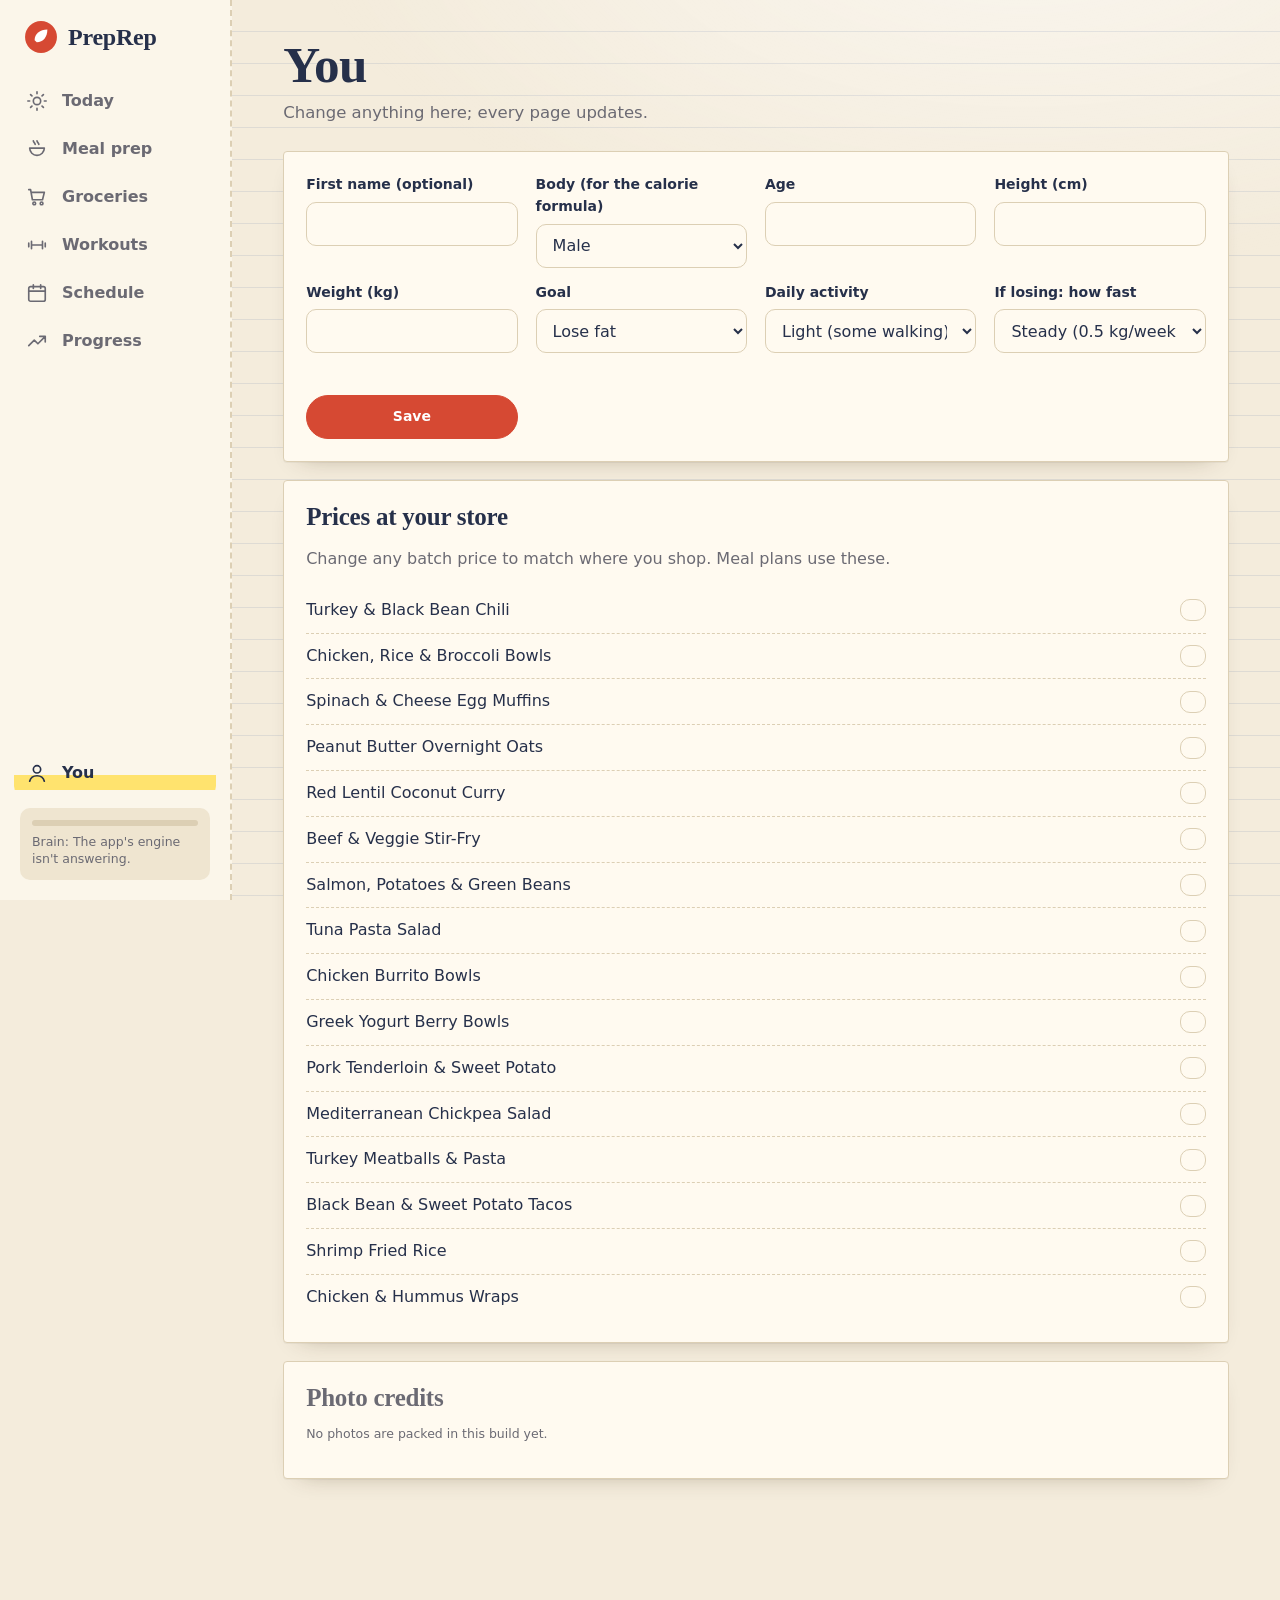
==== src/PrepRep/web/index.html @ cf280e05 "PrepRep: meal prep that fits your budget, calories that learn, workouts and a weekly schedule Made w" ====
<!DOCTYPE html>
<html lang="en" data-theme="light">
<head>
<meta charset="utf-8">
<meta name="viewport" content="width=device-width, initial-scale=1">
<title>PrepRep</title>
<link rel="stylesheet" href="theme.css">
<link rel="stylesheet" href="app.css">
</head>
<body>
<nav class="rail" aria-label="Main">
  <div class="logo" aria-hidden="true"><svg viewBox="0 0 32 32"><circle cx="16" cy="16" r="15" fill="var(--leaf)"/><path d="M10 19c0-6 5-10 12-10 0 7-4 12-10 12" fill="#fff"/><path d="M10 23c2-5 5-8 9-10" stroke="var(--leaf)" stroke-width="2" fill="none" stroke-linecap="round"/></svg><b>PrepRep</b></div>
  <button class="nav" data-view="today"><svg viewBox="0 0 24 24"><circle cx="12" cy="12" r="4"/><path d="M12 2v2M12 20v2M2 12h2M20 12h2M5 5l1.5 1.5M17.5 17.5 19 19M5 19l1.5-1.5M17.5 6.5 19 5"/></svg><span>Today</span></button>
  <button class="nav" data-view="meals"><svg viewBox="0 0 24 24"><path d="M4 11h16a8 8 0 0 1-16 0zM8 3c0 2 2 2 2 4M12 3c0 2 2 2 2 4"/></svg><span>Meal prep</span></button>
  <button class="nav" data-view="groceries"><svg viewBox="0 0 24 24"><path d="M3 4h2l2 11h11l2-8H6"/><circle cx="9" cy="19" r="1.5"/><circle cx="17" cy="19" r="1.5"/></svg><span>Groceries</span></button>
  <button class="nav" data-view="workouts"><svg viewBox="0 0 24 24"><path d="M6 8v8M18 8v8M3 10v4M21 10v4M6 12h12"/></svg><span>Workouts</span></button>
  <button class="nav" data-view="schedule"><svg viewBox="0 0 24 24"><rect x="3" y="5" width="18" height="16" rx="2"/><path d="M3 10h18M8 3v4M16 3v4"/></svg><span>Schedule</span></button>
  <button class="nav" data-view="progress"><svg viewBox="0 0 24 24"><path d="M3 17l6-6 4 4 8-8M15 7h6v6"/></svg><span>Progress</span></button>
  <div class="grow"></div>
  <button class="nav" data-view="setup"><svg viewBox="0 0 24 24"><circle cx="12" cy="8" r="4"/><path d="M4 21c1-4 4-6 8-6s7 2 8 6"/></svg><span>You</span></button>
  <div class="brain" id="brain" title="PrepRep's brain is being built by your Local AI, one checked step at a time."><div class="bbar"><i id="brain-bar"></i></div><small id="brain-text">Checking the brain…</small></div>
</nav>
<main id="main" tabindex="-1"></main>
<div class="planbar" id="planbar" hidden><div class="thumbs" id="plan-thumbs"></div><span id="plan-count"></span><button class="primary" id="plan-go">Plan my week</button></div>
<script src="bridge.js"></script>
<script src="toast.js"></script>
<script src="states.js"></script>
<script src="form.js"></script>
<script src="store.js"></script>
<script src="chart.js"></script>
<script src="app.js"></script>
</body>
</html>
---- src/PrepRep/web/theme.css ----
/* Titan part: theme. Colour tokens for light and dark (follows the OS, or data-theme="light|dark" on <html>),
   a sane base, and styled buttons, inputs, cards and focus rings. Every other part uses these tokens. */
:root{color-scheme:light dark;
 --bg:light-dark(#ffffff,#0f1416);--panel:light-dark(#f3f6f7,#151d21);--raised:light-dark(#e8eef1,#1c262b);
 --ink:light-dark(#10171a,#eef3f5);--dim:light-dark(#56636a,#93a4ac);--rule:light-dark(#dbe3e7,#25323a);
 --accent:#ff5a4e;--accent-ink:light-dark(#c9372d,#ff7a70);--ok:light-dark(#0f8a54,#3ecf8e);--warn:light-dark(#9a6700,#f6c343);--bad:light-dark(#c42b1c,#ff6b5e);
 --radius:12px;--font:"Segoe UI Variable Text","Segoe UI",system-ui,-apple-system,sans-serif;--mono:"Cascadia Code",Consolas,ui-monospace,monospace}
:root[data-theme=light]{color-scheme:light}:root[data-theme=dark]{color-scheme:dark}
*{box-sizing:border-box;min-width:0}
body{margin:0;background:var(--bg);color:var(--ink);font:16px/1.55 var(--font)}
h1,h2,h3{line-height:1.15;letter-spacing:-.01em;margin:0 0 .5em}
button,.btn{font:inherit;font-weight:600;cursor:pointer;border-radius:10px;border:1px solid var(--rule);background:var(--panel);color:var(--ink);min-height:44px;padding:0 18px;transition:background .12s,border-color .12s}
button:hover{border-color:var(--dim)}button:disabled{opacity:.5;cursor:default}
button.primary{background:var(--accent);border-color:var(--accent);color:#fff}
input,select,textarea{font:16px var(--font);color:var(--ink);background:var(--panel);border:1px solid var(--rule);border-radius:10px;padding:10px 12px;min-height:44px}
:focus-visible{outline:2px solid var(--accent);outline-offset:2px}
.card{background:var(--panel);border:1px solid var(--rule);border-radius:var(--radius);padding:18px}
.muted{color:var(--dim)}
@media(prefers-reduced-motion:reduce){*{animation:none!important;transition:none!important}}
---- src/PrepRep/web/app.css ----
/* PrepRep has two moods, and the whole app shifts between them as you move:
   KITCHEN (calories, meal prep, groceries, progress, you): a warm kitchen notebook. Paper with faint ruled lines,
     ink headings in Windows' handwriting font, meal cards taped in like photos, a yellow highlighter, a red marker.
   GYM (workouts, schedule): a premium training app. Deep navy into violet, glassy panels, glowing rings.
   Colours change through custom properties, so the switch is one smooth fade. */
:root{--ease:cubic-bezier(.22,1,.36,1);--display:"Segoe UI Variable Display","Segoe UI",system-ui,sans-serif;
 --hand:"Ink Free","Segoe Print","Bradley Hand","Comic Neue",cursive;--fade:.7s ease}
body{--bg:#f4ecdc;--paper:#fbf6ea;--panel:#fffaf0;--raised:#efe5d0;--ink:#26304a;--dim:#6b6a73;--rule:#dccfb4;
 --accent:#d64933;--accent-ink:#b23a27;--mark:#ffe36e;--ok:#2f7d4f;--glow:transparent;
 display:grid;grid-template-columns:232px minmax(0,1fr);min-height:100vh;color:var(--ink);
 background:var(--bg);transition:background-color var(--fade),color var(--fade)}
body::before{content:"";position:fixed;inset:0;z-index:-1;pointer-events:none;transition:opacity var(--fade);
 background:repeating-linear-gradient(transparent 0 31px,rgba(80,110,160,.13) 31px 32px),
            radial-gradient(1200px 600px at 80% -10%,rgba(255,255,255,.55),transparent 60%)}
body::after{content:"";position:fixed;inset:0;z-index:-1;pointer-events:none;opacity:0;transition:opacity var(--fade);
 background:radial-gradient(900px 600px at 85% 0%,rgba(139,92,246,.35),transparent 60%),
            radial-gradient(800px 500px at 0% 100%,rgba(34,211,238,.18),transparent 60%),
            linear-gradient(160deg,#0a1024 0%,#141a3d 45%,#26174f 100%)}
body[data-zone=gym]{--bg:#0a1024;--panel:rgba(255,255,255,.06);--raised:rgba(255,255,255,.08);--ink:#eef0ff;--dim:#a3a8c7;--rule:rgba(255,255,255,.12);
 --accent:#8b5cf6;--accent-ink:#c4b5fd;--ok:#5eead4;--glow:rgba(139,92,246,.55);color-scheme:dark}
body[data-zone=gym]::before{opacity:0}body[data-zone=gym]::after{opacity:1}
:focus-visible{outline:2px solid var(--accent);outline-offset:2px}
button{transition:background-color .25s,border-color .25s,color .25s,transform .2s var(--ease)}
button:active{transform:scale(.97)}
button.primary{background:var(--accent);border-color:var(--accent);color:#fff;border-radius:999px;padding:0 22px}
button.soft{background:transparent;border:1.5px solid var(--accent);color:var(--accent-ink);border-radius:999px}
input,select{background:var(--panel);color:var(--ink);border-color:var(--rule)}

/* side rail: a notebook's spine in the kitchen, dark glass in the gym */
.rail{position:sticky;top:0;height:100vh;display:flex;flex-direction:column;gap:2px;padding:20px 14px;
 background:var(--paper,#fbf6ea);border-right:2px dashed var(--rule);transition:background-color var(--fade),border-color var(--fade)}
body[data-zone=gym] .rail{background:rgba(10,14,36,.55);backdrop-filter:blur(18px);border-right:1px solid var(--rule)}
.logo{display:flex;align-items:center;gap:10px;padding:0 10px 22px;font:700 24px var(--hand);letter-spacing:-.01em}
body[data-zone=gym] .logo{font:800 21px var(--display);letter-spacing:-.02em}
.logo svg{width:34px;height:34px}.logo circle{fill:var(--accent);transition:fill var(--fade)}
.nav{display:flex;align-items:center;gap:14px;border:0;background:none;border-radius:10px;min-height:46px;padding:0 12px;color:var(--dim);font-weight:600;text-align:left}
.nav svg{width:22px;height:22px;fill:none;stroke:currentColor;stroke-width:1.8;stroke-linecap:round;stroke-linejoin:round;flex:none}
.nav:hover{color:var(--ink);background:var(--raised)}
.nav.on{color:var(--ink);background:linear-gradient(transparent 55%,var(--mark) 55% 88%,transparent 88%)}
body[data-zone=gym] .nav.on{background:rgba(139,92,246,.18);color:#fff;box-shadow:inset 3px 0 0 var(--accent),0 0 24px -6px var(--glow)}
.nav .zone{margin-left:auto;font-size:11px;font-weight:700;color:var(--dim);opacity:.7}
.grow{flex:1}
.brain{margin:10px 6px 0;padding:12px;border-radius:10px;background:var(--raised)}.brain small{color:var(--dim);font-size:12.5px;line-height:1.35;display:block}
.bbar{height:6px;border-radius:4px;background:var(--rule);overflow:hidden;margin-bottom:8px}.bbar i{display:block;height:100%;width:0;background:var(--ok);transition:width .8s var(--ease)}

main{padding:38px clamp(20px,4vw,60px) 130px;max-width:1300px;width:100%;outline:none}
main>*{animation:enter .5s var(--ease) both}main>*:nth-child(2){animation-delay:.04s}main>*:nth-child(3){animation-delay:.08s}main>*:nth-child(n+4){animation-delay:.12s}
@keyframes enter{from{opacity:0;transform:translateY(10px)}}
h1{font:700 clamp(36px,4vw,52px)/1.05 var(--hand);margin:0 0 8px;letter-spacing:-.01em}
h1 .hl,h2 .hl{background:linear-gradient(transparent 58%,var(--mark) 58% 90%,transparent 90%);padding:0 4px}
h2{font:700 25px var(--hand);margin:0}
body[data-zone=gym] h1{font:800 clamp(34px,3.6vw,48px)/1.05 var(--display);letter-spacing:-.035em;
 background:linear-gradient(90deg,#fff,#c4b5fd 60%,#67e8f9);-webkit-background-clip:text;background-clip:text;color:transparent}
body[data-zone=gym] h2{font:700 20px var(--display);letter-spacing:-.01em}
.lede{color:var(--dim);margin:0 0 26px;max-width:62ch;font-size:16.5px}
.row-head{display:flex;align-items:baseline;justify-content:space-between;margin:34px 0 10px}
.linkish{color:var(--accent-ink);font-weight:600;background:none;border:0;min-height:0;padding:0;cursor:pointer;text-decoration:underline;text-underline-offset:3px}
.grid{display:grid;grid-template-columns:repeat(auto-fit,minmax(min(100%,300px),1fr));gap:22px}

/* kitchen cards: index cards pinned to the page */
.card{position:relative;background:var(--panel);border:1px solid var(--rule);border-radius:4px;padding:22px;
 box-shadow:0 1px 0 rgba(0,0,0,.04),0 10px 24px -18px rgba(60,40,10,.45);transition:background-color var(--fade),border-color var(--fade),box-shadow var(--fade)}
body:not([data-zone=gym]) .grid>.card:nth-child(3n+1){transform:rotate(-.6deg)}
body:not([data-zone=gym]) .grid>.card:nth-child(3n+2){transform:rotate(.5deg)}
body:not([data-zone=gym]) .grid>.card::before{content:"";position:absolute;top:-11px;left:50%;width:92px;height:22px;transform:translateX(-50%) rotate(-2deg);
 background:rgba(246,226,150,.75);box-shadow:0 1px 2px rgba(0,0,0,.08)}
/* gym cards: frosted glass with a soft violet edge */
body[data-zone=gym] .card{border-radius:20px;background:linear-gradient(160deg,rgba(255,255,255,.09),rgba(255,255,255,.03));
 backdrop-filter:blur(14px);border:1px solid var(--rule);box-shadow:0 20px 50px -30px rgba(0,0,0,.8),inset 0 1px 0 rgba(255,255,255,.08)}

/* meal cards: photos taped into the notebook */
.strip{display:grid;grid-auto-flow:column;grid-auto-columns:224px;gap:22px;overflow-x:auto;padding:18px 6px 18px;scroll-snap-type:x mandatory;scrollbar-width:thin}
.food{scroll-snap-align:start;position:relative;display:flex;flex-direction:column;gap:6px;cursor:pointer;border:0;background:#fffdf7;padding:10px 10px 14px;text-align:left;min-height:0;font-weight:500;
 box-shadow:0 1px 2px rgba(0,0,0,.08),0 12px 22px -16px rgba(60,40,10,.5);transition:transform .45s var(--ease),box-shadow .45s}
.food:nth-child(odd){transform:rotate(-1.2deg)}.food:nth-child(even){transform:rotate(1deg)}
.food:hover{transform:rotate(0) translateY(-4px);box-shadow:0 2px 4px rgba(0,0,0,.08),0 22px 34px -18px rgba(60,40,10,.55)}
.food::before{content:"";position:absolute;z-index:2;top:-9px;left:50%;width:70px;height:20px;transform:translateX(-50%) rotate(2deg);background:rgba(246,226,150,.8)}
.food .pic{position:relative;aspect-ratio:1/0.86;overflow:hidden;background:var(--c,#dfeee4)}
.food img{width:100%;height:100%;object-fit:cover;display:block;filter:saturate(1.05) contrast(1.02)}
.food .mono{position:absolute;inset:0;display:grid;place-items:center;font:700 54px var(--hand);color:rgba(255,255,255,.92)}
.food .add{position:absolute;top:8px;right:8px;width:36px;height:36px;min-height:0;padding:0;border-radius:50%;background:#fffdf7;border:2px solid var(--ink);display:grid;place-items:center;
 font:700 22px/1 var(--display);color:var(--ink);transition:transform .35s var(--ease),background .2s,color .2s}
.food.picked .add{background:var(--accent);border-color:var(--accent);color:#fff;transform:rotate(45deg)}
.food.picked{box-shadow:0 0 0 3px var(--accent),0 12px 22px -16px rgba(60,40,10,.5)}
.food .badge{position:absolute;bottom:8px;left:8px;background:var(--mark);color:#3b2f00;font:700 13px var(--hand);padding:2px 9px;transform:rotate(-2deg)}
.food b{font:700 18px/1.2 var(--hand);margin-top:4px}.food small{color:var(--dim)}
.planbar{position:fixed;left:50%;bottom:22px;transform:translateX(calc(-50% + 116px));display:flex;align-items:center;gap:14px;padding:10px 10px 10px 16px;
 background:#fffdf7;border:2px solid var(--ink);border-radius:999px;box-shadow:5px 6px 0 var(--ink);animation:enter .4s var(--ease)}
.planbar[hidden]{display:none}
.thumbs{display:flex}.thumbs span{width:34px;height:34px;border-radius:50%;margin-left:-8px;border:2px solid #fff;background:var(--c) center/cover}.thumbs span:first-child{margin-left:0}

/* numbers */
.big{font:700 64px/1 var(--hand);letter-spacing:-.01em;position:relative;display:inline-block;padding:4px 14px}
.big::after{content:"";position:absolute;inset:-6px -4px;border:2.5px solid var(--accent);border-radius:50% 46% 52% 44%;transform:rotate(-3deg)}
.unit{font-size:16px;color:var(--dim);font-weight:600;margin-left:8px}
.pill{display:inline-flex;align-items:center;gap:6px;padding:3px 10px;font-size:13px;font-weight:600;background:var(--raised);color:var(--dim);border-radius:3px}
.pill.leaf{background:var(--mark);color:#3b2f00}.pill.warn{background:#f7d9cf;color:#a23a22}
body[data-zone=gym] .pill{border-radius:999px;background:rgba(139,92,246,.18);color:#ddd6fe}
.macros{display:grid;grid-template-columns:repeat(3,1fr);gap:10px;margin-top:18px}.macros div{border-top:2px solid var(--ink);padding:8px 2px 0}.macros b{display:block;font:700 24px var(--hand)}
.meter{height:12px;border:2px solid var(--ink);border-radius:8px;overflow:hidden;margin:12px 0 6px}.meter i{display:block;height:100%;background:repeating-linear-gradient(-45deg,var(--accent) 0 8px,#e8705c 8px 16px);transition:width 1s var(--ease)}
.check{display:flex;align-items:center;gap:12px;padding:10px 0;border-top:1px dashed var(--rule)}.check:first-of-type{border-top:0}
.check input{width:22px;height:22px;min-height:0;accent-color:var(--accent)}.check.done span{color:var(--dim);text-decoration:line-through;text-decoration-color:var(--accent);text-decoration-thickness:2px}
.coming{border:2px dashed var(--rule)!important;background:transparent!important;box-shadow:none!important;transform:none!important}.coming::before{display:none}.coming h3{font-size:17px;margin:0 0 4px}
.aisle h3{font:700 19px var(--hand);color:var(--accent-ink);margin:18px 0 2px;text-transform:capitalize}

/* gym: days with glowing rings */
.day{display:flex;flex-direction:column;gap:10px}
.dayhead{display:flex;align-items:center;gap:14px}
.ring{width:64px;height:64px;flex:none;filter:drop-shadow(0 0 10px var(--glow))}
.ring circle{fill:none;stroke-width:6}.ring .track{stroke:rgba(255,255,255,.1)}.ring .fill{stroke:url(#ringgrad);stroke-linecap:round;transform:rotate(-90deg);transform-origin:50% 50%;transition:stroke-dashoffset 1.2s var(--ease)}
.ring text{fill:#fff;font:700 15px var(--display)}
.dayhead small{display:block;color:var(--dim)}
.ex{display:grid;grid-template-columns:30px 1fr auto;gap:12px;align-items:center;padding:12px 14px;border-radius:14px;background:rgba(255,255,255,.05);border:1px solid rgba(255,255,255,.07);transition:background .25s,transform .3s var(--ease)}
.ex:hover{background:rgba(139,92,246,.14);transform:translateX(3px)}
.ex .n{width:30px;height:30px;border-radius:50%;display:grid;place-items:center;font-weight:700;font-size:13px;background:linear-gradient(135deg,#8b5cf6,#22d3ee);color:#fff;box-shadow:0 0 14px -2px var(--glow)}
.ex small{display:block;color:var(--dim);font-size:13px}.ex .t{font-size:13px;color:#c4b5fd;font-weight:600}
.week{display:grid;grid-template-columns:repeat(7,minmax(0,1fr));gap:10px}
.week>div{min-height:170px;border-radius:16px;padding:12px;background:linear-gradient(170deg,rgba(255,255,255,.07),rgba(255,255,255,.02));border:1px solid var(--rule)}
.week>div.today{border-color:rgba(139,92,246,.7);box-shadow:0 0 30px -10px var(--glow)}
.week h3{font:700 13px var(--display);color:var(--dim);margin:0 0 10px}
.slot{font-size:13px;padding:8px 9px;border-radius:10px;margin-bottom:6px;color:#fff;background:linear-gradient(135deg,rgba(139,92,246,.55),rgba(99,102,241,.35));box-shadow:0 0 18px -8px var(--glow)}
.slot.prep{background:linear-gradient(135deg,rgba(34,211,238,.4),rgba(20,184,166,.3))}
input[type=time]{width:132px;flex:none}select[aria-label=Day]{width:96px;flex:none}
.form{display:grid;grid-template-columns:repeat(auto-fill,minmax(min(100%,210px),1fr));gap:14px 18px}
.form label{display:flex;flex-direction:column;gap:6px;font-weight:600;font-size:14px}
.field-error{color:#b23a27;font-size:13px;font-weight:500}
.chart{height:240px}
.credits{font-size:12.5px;color:var(--dim)}.credits a{color:inherit}
@media(max-width:900px){body{grid-template-columns:1fr}.rail{position:static;height:auto;flex-direction:row;overflow-x:auto}.rail .grow,.brain,.logo b,.nav .zone{display:none}.nav span{display:none}.planbar{transform:translateX(-50%)}.week{grid-template-columns:repeat(2,minmax(0,1fr))}}
@media(prefers-reduced-motion:reduce){*,*::before,*::after{animation:none!important;transition:none!important}}
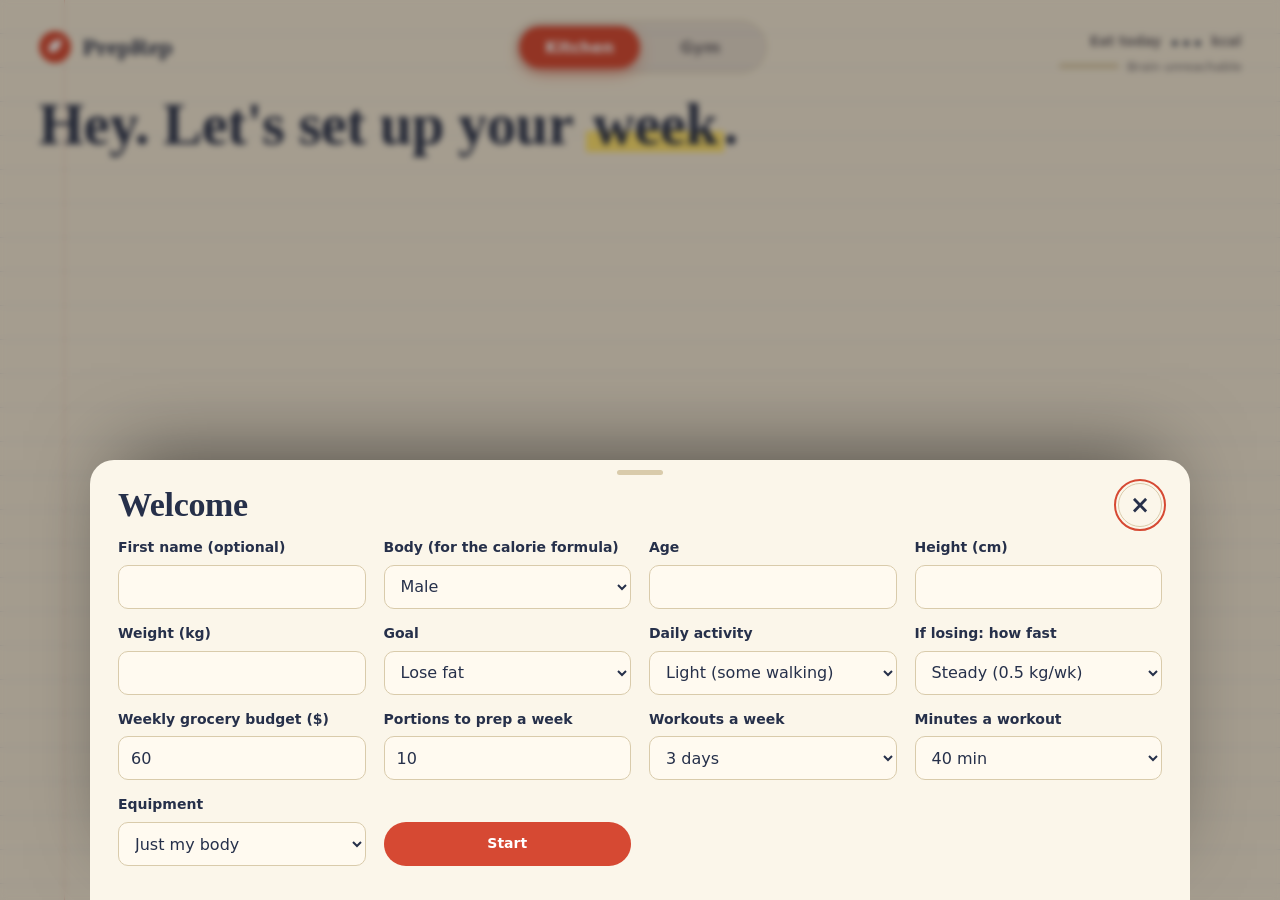
==== commit 9764f7a3: "PrepRep: a completely new UI system, the week board No sidebar and no pages: the whole app is one we" ====
--- a/src/PrepRep/web/index.html
+++ b/src/PrepRep/web/index.html
@@ -7,21 +7,24 @@
 <link rel="stylesheet" href="theme.css">
 <link rel="stylesheet" href="app.css">
 </head>
-<body>
-<nav class="rail" aria-label="Main">
-  <div class="logo" aria-hidden="true"><svg viewBox="0 0 32 32"><circle cx="16" cy="16" r="15" fill="var(--leaf)"/><path d="M10 19c0-6 5-10 12-10 0 7-4 12-10 12" fill="#fff"/><path d="M10 23c2-5 5-8 9-10" stroke="var(--leaf)" stroke-width="2" fill="none" stroke-linecap="round"/></svg><b>PrepRep</b></div>
-  <button class="nav" data-view="today"><svg viewBox="0 0 24 24"><circle cx="12" cy="12" r="4"/><path d="M12 2v2M12 20v2M2 12h2M20 12h2M5 5l1.5 1.5M17.5 17.5 19 19M5 19l1.5-1.5M17.5 6.5 19 5"/></svg><span>Today</span></button>
-  <button class="nav" data-view="meals"><svg viewBox="0 0 24 24"><path d="M4 11h16a8 8 0 0 1-16 0zM8 3c0 2 2 2 2 4M12 3c0 2 2 2 2 4"/></svg><span>Meal prep</span></button>
-  <button class="nav" data-view="groceries"><svg viewBox="0 0 24 24"><path d="M3 4h2l2 11h11l2-8H6"/><circle cx="9" cy="19" r="1.5"/><circle cx="17" cy="19" r="1.5"/></svg><span>Groceries</span></button>
-  <button class="nav" data-view="workouts"><svg viewBox="0 0 24 24"><path d="M6 8v8M18 8v8M3 10v4M21 10v4M6 12h12"/></svg><span>Workouts</span></button>
-  <button class="nav" data-view="schedule"><svg viewBox="0 0 24 24"><rect x="3" y="5" width="18" height="16" rx="2"/><path d="M3 10h18M8 3v4M16 3v4"/></svg><span>Schedule</span></button>
-  <button class="nav" data-view="progress"><svg viewBox="0 0 24 24"><path d="M3 17l6-6 4 4 8-8M15 7h6v6"/></svg><span>Progress</span></button>
-  <div class="grow"></div>
-  <button class="nav" data-view="setup"><svg viewBox="0 0 24 24"><circle cx="12" cy="8" r="4"/><path d="M4 21c1-4 4-6 8-6s7 2 8 6"/></svg><span>You</span></button>
-  <div class="brain" id="brain" title="PrepRep's brain is being built by your Local AI, one checked step at a time."><div class="bbar"><i id="brain-bar"></i></div><small id="brain-text">Checking the brain…</small></div>
+<body data-zone="kitchen">
+<header class="top">
+  <div class="brand"><svg viewBox="0 0 32 32" aria-hidden="true"><circle cx="16" cy="16" r="15"/><path d="M10 19c0-6 5-10 12-10 0 7-4 12-10 12" fill="#fff"/></svg>PrepRep</div>
+  <div class="flip" role="group" aria-label="Board">
+    <button id="to-kitchen" aria-pressed="true">Kitchen</button><button id="to-gym" aria-pressed="false">Gym</button><i aria-hidden="true"></i>
+  </div>
+  <div class="right"><div class="target"><small>Eat today</small><b id="kcal">…</b><small id="kcal-note">kcal</small></div>
+  <div class="brainchip" title="PrepRep's brain is built by your Local AI, one checked step at a time"><i id="brain-bar"></i><span id="brain-text">Brain…</span></div></div>
+</header>
+<section class="hero" id="hero" aria-live="polite"></section>
+<main class="board" id="board" aria-label="Your week"></main>
+<nav class="dock" aria-label="Tools">
+  <button data-sheet="pantry"><svg viewBox="0 0 24 24"><path d="M4 11h16a8 8 0 0 1-16 0zM8 3c0 2 2 2 2 4M12 3c0 2 2 2 2 4"/></svg><span>Pantry</span></button>
+  <button data-sheet="shop"><svg viewBox="0 0 24 24"><path d="M3 4h2l2 11h11l2-8H6"/><circle cx="9" cy="19" r="1.5"/><circle cx="17" cy="19" r="1.5"/></svg><span>Shopping</span></button>
+  <button data-sheet="progress"><svg viewBox="0 0 24 24"><path d="M3 17l6-6 4 4 8-8M15 7h6v6"/></svg><span>Progress</span></button>
+  <button data-sheet="you"><svg viewBox="0 0 24 24"><circle cx="12" cy="8" r="4"/><path d="M4 21c1-4 4-6 8-6s7 2 8 6"/></svg><span>You</span></button>
 </nav>
-<main id="main" tabindex="-1"></main>
-<div class="planbar" id="planbar" hidden><div class="thumbs" id="plan-thumbs"></div><span id="plan-count"></span><button class="primary" id="plan-go">Plan my week</button></div>
+<dialog class="sheet" id="sheet" aria-labelledby="sheet-title"><div class="grab" aria-hidden="true"></div><header><h2 id="sheet-title"></h2><button class="x" id="sheet-close" aria-label="Close">×</button></header><div class="sheet-body" id="sheet-body"></div></dialog>
 <script src="bridge.js"></script>
 <script src="toast.js"></script>
 <script src="states.js"></script>
--- a/src/PrepRep/web/app.css
+++ b/src/PrepRep/web/app.css
@@ -1,130 +1,112 @@
-/* PrepRep has two moods, and the whole app shifts between them as you move:
-   KITCHEN (calories, meal prep, groceries, progress, you): a warm kitchen notebook. Paper with faint ruled lines,
-     ink headings in Windows' handwriting font, meal cards taped in like photos, a yellow highlighter, a red marker.
-   GYM (workouts, schedule): a premium training app. Deep navy into violet, glassy panels, glowing rings.
-   Colours change through custom properties, so the switch is one smooth fade. */
-:root{--ease:cubic-bezier(.22,1,.36,1);--display:"Segoe UI Variable Display","Segoe UI",system-ui,sans-serif;
- --hand:"Ink Free","Segoe Print","Bradley Hand","Comic Neue",cursive;--fade:.7s ease}
-body{--bg:#f4ecdc;--paper:#fbf6ea;--panel:#fffaf0;--raised:#efe5d0;--ink:#26304a;--dim:#6b6a73;--rule:#dccfb4;
- --accent:#d64933;--accent-ink:#b23a27;--mark:#ffe36e;--ok:#2f7d4f;--glow:transparent;
- display:grid;grid-template-columns:232px minmax(0,1fr);min-height:100vh;color:var(--ink);
- background:var(--bg);transition:background-color var(--fade),color var(--fade)}
-body::before{content:"";position:fixed;inset:0;z-index:-1;pointer-events:none;transition:opacity var(--fade);
- background:repeating-linear-gradient(transparent 0 31px,rgba(80,110,160,.13) 31px 32px),
-            radial-gradient(1200px 600px at 80% -10%,rgba(255,255,255,.55),transparent 60%)}
-body::after{content:"";position:fixed;inset:0;z-index:-1;pointer-events:none;opacity:0;transition:opacity var(--fade);
- background:radial-gradient(900px 600px at 85% 0%,rgba(139,92,246,.35),transparent 60%),
-            radial-gradient(800px 500px at 0% 100%,rgba(34,211,238,.18),transparent 60%),
-            linear-gradient(160deg,#0a1024 0%,#141a3d 45%,#26174f 100%)}
-body[data-zone=gym]{--bg:#0a1024;--panel:rgba(255,255,255,.06);--raised:rgba(255,255,255,.08);--ink:#eef0ff;--dim:#a3a8c7;--rule:rgba(255,255,255,.12);
- --accent:#8b5cf6;--accent-ink:#c4b5fd;--ok:#5eead4;--glow:rgba(139,92,246,.55);color-scheme:dark}
+/* PrepRep's UI system: one week board, no pages.
+   top: brand, the Kitchen/Gym flip switch, today's calories. hero: one line about the week and its main action.
+   board: 7 day columns; meals and workouts live on their day. dock: floating tools that open bottom sheets.
+   The flip turns the whole board between KITCHEN (paper notebook: ink, tape, highlighter) and GYM (navy into violet, glass, glowing rings). */
+:root{--ease:cubic-bezier(.22,1,.36,1);--spring:cubic-bezier(.34,1.56,.64,1);
+ --display:"Segoe UI Variable Display","Segoe UI",system-ui,sans-serif;--hand:"Ink Free","Segoe Print","Bradley Hand",cursive;--fade:.8s ease}
+body{--bg:#f3ead8;--sheet:#fbf6ea;--card:#fffaf0;--ink:#26304a;--dim:#6e6a70;--rule:#d9cbab;--accent:#d64933;--mark:#ffe36e;--ok:#2f7d4f;--glow:transparent;
+ margin:0;min-height:100vh;display:flex;flex-direction:column;color:var(--ink);background:var(--bg);overflow-x:hidden;transition:background-color var(--fade),color var(--fade)}
+body::before,body::after{content:"";position:fixed;inset:0;z-index:-1;pointer-events:none;transition:opacity var(--fade)}
+body::before{background:repeating-linear-gradient(transparent 0 33px,rgba(70,100,160,.12) 33px 34px),linear-gradient(90deg,transparent 0 64px,rgba(214,73,51,.25) 64px 65px,transparent 65px)}
+body::after{opacity:0;background:radial-gradient(1000px 700px at 90% -10%,rgba(139,92,246,.42),transparent 60%),radial-gradient(800px 600px at -10% 110%,rgba(34,211,238,.2),transparent 60%),linear-gradient(165deg,#090e22,#141a3e 50%,#27184f)}
+body[data-zone=gym]{--bg:#090e22;--sheet:#121838;--card:rgba(255,255,255,.06);--ink:#eef0ff;--dim:#a2a7c8;--rule:rgba(255,255,255,.12);--accent:#8b5cf6;--ok:#5eead4;--glow:rgba(139,92,246,.6);color-scheme:dark}
 body[data-zone=gym]::before{opacity:0}body[data-zone=gym]::after{opacity:1}
 :focus-visible{outline:2px solid var(--accent);outline-offset:2px}
-button{transition:background-color .25s,border-color .25s,color .25s,transform .2s var(--ease)}
-button:active{transform:scale(.97)}
-button.primary{background:var(--accent);border-color:var(--accent);color:#fff;border-radius:999px;padding:0 22px}
-button.soft{background:transparent;border:1.5px solid var(--accent);color:var(--accent-ink);border-radius:999px}
-input,select{background:var(--panel);color:var(--ink);border-color:var(--rule)}
-
-/* side rail: a notebook's spine in the kitchen, dark glass in the gym */
-.rail{position:sticky;top:0;height:100vh;display:flex;flex-direction:column;gap:2px;padding:20px 14px;
- background:var(--paper,#fbf6ea);border-right:2px dashed var(--rule);transition:background-color var(--fade),border-color var(--fade)}
-body[data-zone=gym] .rail{background:rgba(10,14,36,.55);backdrop-filter:blur(18px);border-right:1px solid var(--rule)}
-.logo{display:flex;align-items:center;gap:10px;padding:0 10px 22px;font:700 24px var(--hand);letter-spacing:-.01em}
-body[data-zone=gym] .logo{font:800 21px var(--display);letter-spacing:-.02em}
-.logo svg{width:34px;height:34px}.logo circle{fill:var(--accent);transition:fill var(--fade)}
-.nav{display:flex;align-items:center;gap:14px;border:0;background:none;border-radius:10px;min-height:46px;padding:0 12px;color:var(--dim);font-weight:600;text-align:left}
-.nav svg{width:22px;height:22px;fill:none;stroke:currentColor;stroke-width:1.8;stroke-linecap:round;stroke-linejoin:round;flex:none}
-.nav:hover{color:var(--ink);background:var(--raised)}
-.nav.on{color:var(--ink);background:linear-gradient(transparent 55%,var(--mark) 55% 88%,transparent 88%)}
-body[data-zone=gym] .nav.on{background:rgba(139,92,246,.18);color:#fff;box-shadow:inset 3px 0 0 var(--accent),0 0 24px -6px var(--glow)}
-.nav .zone{margin-left:auto;font-size:11px;font-weight:700;color:var(--dim);opacity:.7}
-.grow{flex:1}
-.brain{margin:10px 6px 0;padding:12px;border-radius:10px;background:var(--raised)}.brain small{color:var(--dim);font-size:12.5px;line-height:1.35;display:block}
-.bbar{height:6px;border-radius:4px;background:var(--rule);overflow:hidden;margin-bottom:8px}.bbar i{display:block;height:100%;width:0;background:var(--ok);transition:width .8s var(--ease)}
-
-main{padding:38px clamp(20px,4vw,60px) 130px;max-width:1300px;width:100%;outline:none}
-main>*{animation:enter .5s var(--ease) both}main>*:nth-child(2){animation-delay:.04s}main>*:nth-child(3){animation-delay:.08s}main>*:nth-child(n+4){animation-delay:.12s}
-@keyframes enter{from{opacity:0;transform:translateY(10px)}}
-h1{font:700 clamp(36px,4vw,52px)/1.05 var(--hand);margin:0 0 8px;letter-spacing:-.01em}
-h1 .hl,h2 .hl{background:linear-gradient(transparent 58%,var(--mark) 58% 90%,transparent 90%);padding:0 4px}
-h2{font:700 25px var(--hand);margin:0}
-body[data-zone=gym] h1{font:800 clamp(34px,3.6vw,48px)/1.05 var(--display);letter-spacing:-.035em;
- background:linear-gradient(90deg,#fff,#c4b5fd 60%,#67e8f9);-webkit-background-clip:text;background-clip:text;color:transparent}
-body[data-zone=gym] h2{font:700 20px var(--display);letter-spacing:-.01em}
-.lede{color:var(--dim);margin:0 0 26px;max-width:62ch;font-size:16.5px}
-.row-head{display:flex;align-items:baseline;justify-content:space-between;margin:34px 0 10px}
-.linkish{color:var(--accent-ink);font-weight:600;background:none;border:0;min-height:0;padding:0;cursor:pointer;text-decoration:underline;text-underline-offset:3px}
-.grid{display:grid;grid-template-columns:repeat(auto-fit,minmax(min(100%,300px),1fr));gap:22px}
-
-/* kitchen cards: index cards pinned to the page */
-.card{position:relative;background:var(--panel);border:1px solid var(--rule);border-radius:4px;padding:22px;
- box-shadow:0 1px 0 rgba(0,0,0,.04),0 10px 24px -18px rgba(60,40,10,.45);transition:background-color var(--fade),border-color var(--fade),box-shadow var(--fade)}
-body:not([data-zone=gym]) .grid>.card:nth-child(3n+1){transform:rotate(-.6deg)}
-body:not([data-zone=gym]) .grid>.card:nth-child(3n+2){transform:rotate(.5deg)}
-body:not([data-zone=gym]) .grid>.card::before{content:"";position:absolute;top:-11px;left:50%;width:92px;height:22px;transform:translateX(-50%) rotate(-2deg);
- background:rgba(246,226,150,.75);box-shadow:0 1px 2px rgba(0,0,0,.08)}
-/* gym cards: frosted glass with a soft violet edge */
-body[data-zone=gym] .card{border-radius:20px;background:linear-gradient(160deg,rgba(255,255,255,.09),rgba(255,255,255,.03));
- backdrop-filter:blur(14px);border:1px solid var(--rule);box-shadow:0 20px 50px -30px rgba(0,0,0,.8),inset 0 1px 0 rgba(255,255,255,.08)}
-
-/* meal cards: photos taped into the notebook */
-.strip{display:grid;grid-auto-flow:column;grid-auto-columns:224px;gap:22px;overflow-x:auto;padding:18px 6px 18px;scroll-snap-type:x mandatory;scrollbar-width:thin}
-.food{scroll-snap-align:start;position:relative;display:flex;flex-direction:column;gap:6px;cursor:pointer;border:0;background:#fffdf7;padding:10px 10px 14px;text-align:left;min-height:0;font-weight:500;
- box-shadow:0 1px 2px rgba(0,0,0,.08),0 12px 22px -16px rgba(60,40,10,.5);transition:transform .45s var(--ease),box-shadow .45s}
-.food:nth-child(odd){transform:rotate(-1.2deg)}.food:nth-child(even){transform:rotate(1deg)}
-.food:hover{transform:rotate(0) translateY(-4px);box-shadow:0 2px 4px rgba(0,0,0,.08),0 22px 34px -18px rgba(60,40,10,.55)}
-.food::before{content:"";position:absolute;z-index:2;top:-9px;left:50%;width:70px;height:20px;transform:translateX(-50%) rotate(2deg);background:rgba(246,226,150,.8)}
-.food .pic{position:relative;aspect-ratio:1/0.86;overflow:hidden;background:var(--c,#dfeee4)}
-.food img{width:100%;height:100%;object-fit:cover;display:block;filter:saturate(1.05) contrast(1.02)}
-.food .mono{position:absolute;inset:0;display:grid;place-items:center;font:700 54px var(--hand);color:rgba(255,255,255,.92)}
-.food .add{position:absolute;top:8px;right:8px;width:36px;height:36px;min-height:0;padding:0;border-radius:50%;background:#fffdf7;border:2px solid var(--ink);display:grid;place-items:center;
- font:700 22px/1 var(--display);color:var(--ink);transition:transform .35s var(--ease),background .2s,color .2s}
-.food.picked .add{background:var(--accent);border-color:var(--accent);color:#fff;transform:rotate(45deg)}
-.food.picked{box-shadow:0 0 0 3px var(--accent),0 12px 22px -16px rgba(60,40,10,.5)}
-.food .badge{position:absolute;bottom:8px;left:8px;background:var(--mark);color:#3b2f00;font:700 13px var(--hand);padding:2px 9px;transform:rotate(-2deg)}
-.food b{font:700 18px/1.2 var(--hand);margin-top:4px}.food small{color:var(--dim)}
-.planbar{position:fixed;left:50%;bottom:22px;transform:translateX(calc(-50% + 116px));display:flex;align-items:center;gap:14px;padding:10px 10px 10px 16px;
- background:#fffdf7;border:2px solid var(--ink);border-radius:999px;box-shadow:5px 6px 0 var(--ink);animation:enter .4s var(--ease)}
-.planbar[hidden]{display:none}
-.thumbs{display:flex}.thumbs span{width:34px;height:34px;border-radius:50%;margin-left:-8px;border:2px solid #fff;background:var(--c) center/cover}.thumbs span:first-child{margin-left:0}
-
-/* numbers */
-.big{font:700 64px/1 var(--hand);letter-spacing:-.01em;position:relative;display:inline-block;padding:4px 14px}
-.big::after{content:"";position:absolute;inset:-6px -4px;border:2.5px solid var(--accent);border-radius:50% 46% 52% 44%;transform:rotate(-3deg)}
-.unit{font-size:16px;color:var(--dim);font-weight:600;margin-left:8px}
-.pill{display:inline-flex;align-items:center;gap:6px;padding:3px 10px;font-size:13px;font-weight:600;background:var(--raised);color:var(--dim);border-radius:3px}
-.pill.leaf{background:var(--mark);color:#3b2f00}.pill.warn{background:#f7d9cf;color:#a23a22}
-body[data-zone=gym] .pill{border-radius:999px;background:rgba(139,92,246,.18);color:#ddd6fe}
-.macros{display:grid;grid-template-columns:repeat(3,1fr);gap:10px;margin-top:18px}.macros div{border-top:2px solid var(--ink);padding:8px 2px 0}.macros b{display:block;font:700 24px var(--hand)}
-.meter{height:12px;border:2px solid var(--ink);border-radius:8px;overflow:hidden;margin:12px 0 6px}.meter i{display:block;height:100%;background:repeating-linear-gradient(-45deg,var(--accent) 0 8px,#e8705c 8px 16px);transition:width 1s var(--ease)}
-.check{display:flex;align-items:center;gap:12px;padding:10px 0;border-top:1px dashed var(--rule)}.check:first-of-type{border-top:0}
-.check input{width:22px;height:22px;min-height:0;accent-color:var(--accent)}.check.done span{color:var(--dim);text-decoration:line-through;text-decoration-color:var(--accent);text-decoration-thickness:2px}
-.coming{border:2px dashed var(--rule)!important;background:transparent!important;box-shadow:none!important;transform:none!important}.coming::before{display:none}.coming h3{font-size:17px;margin:0 0 4px}
-.aisle h3{font:700 19px var(--hand);color:var(--accent-ink);margin:18px 0 2px;text-transform:capitalize}
-
-/* gym: days with glowing rings */
-.day{display:flex;flex-direction:column;gap:10px}
-.dayhead{display:flex;align-items:center;gap:14px}
-.ring{width:64px;height:64px;flex:none;filter:drop-shadow(0 0 10px var(--glow))}
-.ring circle{fill:none;stroke-width:6}.ring .track{stroke:rgba(255,255,255,.1)}.ring .fill{stroke:url(#ringgrad);stroke-linecap:round;transform:rotate(-90deg);transform-origin:50% 50%;transition:stroke-dashoffset 1.2s var(--ease)}
-.ring text{fill:#fff;font:700 15px var(--display)}
-.dayhead small{display:block;color:var(--dim)}
-.ex{display:grid;grid-template-columns:30px 1fr auto;gap:12px;align-items:center;padding:12px 14px;border-radius:14px;background:rgba(255,255,255,.05);border:1px solid rgba(255,255,255,.07);transition:background .25s,transform .3s var(--ease)}
-.ex:hover{background:rgba(139,92,246,.14);transform:translateX(3px)}
-.ex .n{width:30px;height:30px;border-radius:50%;display:grid;place-items:center;font-weight:700;font-size:13px;background:linear-gradient(135deg,#8b5cf6,#22d3ee);color:#fff;box-shadow:0 0 14px -2px var(--glow)}
-.ex small{display:block;color:var(--dim);font-size:13px}.ex .t{font-size:13px;color:#c4b5fd;font-weight:600}
-.week{display:grid;grid-template-columns:repeat(7,minmax(0,1fr));gap:10px}
-.week>div{min-height:170px;border-radius:16px;padding:12px;background:linear-gradient(170deg,rgba(255,255,255,.07),rgba(255,255,255,.02));border:1px solid var(--rule)}
-.week>div.today{border-color:rgba(139,92,246,.7);box-shadow:0 0 30px -10px var(--glow)}
-.week h3{font:700 13px var(--display);color:var(--dim);margin:0 0 10px}
-.slot{font-size:13px;padding:8px 9px;border-radius:10px;margin-bottom:6px;color:#fff;background:linear-gradient(135deg,rgba(139,92,246,.55),rgba(99,102,241,.35));box-shadow:0 0 18px -8px var(--glow)}
-.slot.prep{background:linear-gradient(135deg,rgba(34,211,238,.4),rgba(20,184,166,.3))}
-input[type=time]{width:132px;flex:none}select[aria-label=Day]{width:96px;flex:none}
-.form{display:grid;grid-template-columns:repeat(auto-fill,minmax(min(100%,210px),1fr));gap:14px 18px}
+button{transition:transform .2s var(--ease),background-color .3s,color .3s,border-color .3s}button:active{transform:scale(.96)}
+button.go{background:var(--accent);border:0;color:#fff;border-radius:999px;padding:0 24px;font-weight:700}
+input,select{background:var(--card);color:var(--ink);border-color:var(--rule)}
+.top{display:grid;grid-template-columns:1fr auto 1fr;align-items:center;gap:20px;padding:18px clamp(18px,3vw,44px) 6px}
+.brand{display:flex;align-items:center;gap:10px;font:700 24px var(--hand)}.brand svg{width:34px;height:34px}.brand circle{fill:var(--accent);transition:fill var(--fade)}
+body[data-zone=gym] .brand{font:800 21px var(--display);letter-spacing:-.03em}
+.flip{position:relative;display:grid;grid-template-columns:1fr 1fr;padding:5px;border-radius:999px;background:rgba(38,48,74,.08);border:1.5px solid var(--rule)}
+.flip button{position:relative;z-index:1;border:0;background:none;min-height:42px;padding:0 26px;font:700 16px var(--display);color:var(--dim);border-radius:999px}
+.flip button[aria-pressed=true]{color:#fff}
+.flip i{position:absolute;top:5px;bottom:5px;left:5px;width:calc(50% - 5px);border-radius:999px;background:var(--accent);box-shadow:0 6px 18px -6px var(--accent);transition:transform .55s var(--spring),background-color var(--fade)}
+body[data-zone=gym] .flip i{transform:translateX(100%);background:linear-gradient(135deg,#8b5cf6,#22d3ee);box-shadow:0 0 26px -4px var(--glow)}
+.right{justify-self:end;display:flex;flex-direction:column;align-items:flex-end;gap:4px}
+.target{display:flex;align-items:baseline;gap:8px}.target b{font:700 34px/1 var(--hand)}.target small{color:var(--dim);font-weight:600}
+body[data-zone=gym] .target b{font:800 30px/1 var(--display);letter-spacing:-.03em}
+.brainchip{display:flex;align-items:center;gap:8px;font-size:12.5px;color:var(--dim)}
+.brainchip i{width:60px;height:6px;border-radius:4px;background:var(--rule);position:relative;overflow:hidden}
+.brainchip i::after{content:"";position:absolute;inset:0;width:var(--p,0%);background:var(--ok);transition:width .8s var(--ease)}
+.hero{display:flex;align-items:center;gap:26px;flex-wrap:wrap;padding:14px clamp(18px,3vw,44px) 18px}
+.hero>*{animation:rise .6s var(--ease) both}
+.hero h1{margin:0;font:700 clamp(40px,4.6vw,64px)/1 var(--hand)}
+.hero h1 .hl{background:linear-gradient(transparent 60%,var(--mark) 60% 92%,transparent 92%);padding:0 6px}
+body[data-zone=gym] .hero h1{font:800 clamp(38px,4.2vw,58px)/1 var(--display);letter-spacing:-.04em;background:linear-gradient(90deg,#fff,#c4b5fd 55%,#67e8f9);-webkit-background-clip:text;background-clip:text;color:transparent}
+.stat{display:flex;flex-direction:column;min-width:110px}.stat b{font:700 24px var(--display)}.stat small{color:var(--dim)}
+.money{width:200px;height:14px;border:2px solid var(--ink);border-radius:8px;overflow:hidden;margin-top:4px}.money i{display:block;height:100%;background:repeating-linear-gradient(-45deg,var(--accent) 0 8px,#e8705c 8px 16px);transition:width 1s var(--ease)}
+.hero .go{margin-left:auto;min-height:48px}
+@keyframes rise{from{opacity:0;transform:translateY(12px)}}
+.board{flex:1;display:grid;grid-template-columns:repeat(7,minmax(160px,1fr));gap:14px;padding:4px clamp(18px,3vw,44px) 130px;overflow-x:auto}
+.col{display:flex;flex-direction:column;gap:10px;min-height:420px;padding:12px;border-radius:6px;animation:rise .55s var(--ease) both;animation-delay:calc(var(--d) * 45ms);
+ background:rgba(255,250,240,.55);border:1.5px dashed transparent;transition:border-color .2s,background-color .3s}
+.col.today{background:rgba(255,227,110,.3)}
+.col.over{border-color:var(--accent);background:rgba(214,73,51,.07)}
+.col h3{display:flex;align-items:baseline;gap:8px;margin:0 0 4px;font:700 22px var(--hand)}.col h3 small{font:600 13px var(--display);color:var(--dim)}
+.col.today h3::after{content:"today";font:700 12px var(--display);color:#fff;background:var(--accent);padding:2px 8px;border-radius:999px;margin-left:auto}
+body[data-zone=gym] .col{background:linear-gradient(170deg,rgba(255,255,255,.07),rgba(255,255,255,.02));border:1px solid var(--rule);border-radius:18px}
+body[data-zone=gym] .col.today{border-color:rgba(139,92,246,.7);box-shadow:0 0 34px -12px var(--glow)}
+body[data-zone=gym] .col h3{font:800 18px var(--display);letter-spacing:-.02em}
+.meal{position:relative;display:flex;flex-direction:column;gap:4px;padding:7px 7px 10px;background:var(--card);box-shadow:0 1px 2px rgba(0,0,0,.07),0 8px 16px -12px rgba(60,40,10,.5);
+ transform:rotate(var(--r,0deg));transition:transform .35s var(--ease)}
+.meal:hover{transform:rotate(0) translateY(-2px)}
+.meal .ph{height:62px;background:var(--c) center/cover;display:grid;place-items:center;font:700 28px var(--hand);color:rgba(255,255,255,.9)}
+.meal b{font:700 15.5px/1.15 var(--hand)}.meal small{color:var(--dim);font-size:12px}
+.meal input{position:absolute;top:12px;right:12px;width:22px;height:22px;min-height:0;accent-color:var(--accent);background:#fff}
+.wk input{width:20px;height:20px;min-height:0;accent-color:var(--accent)}
+.meal.done{opacity:.55}.meal.done b{text-decoration:line-through;text-decoration-color:var(--accent);text-decoration-thickness:2px}
+.empty{color:var(--dim);font:16px var(--hand);opacity:.85}
+.wk{display:flex;flex-direction:column;gap:8px}
+.wkhead{display:flex;align-items:center;gap:10px}.wkhead b{display:block}.wkhead small{color:var(--dim)}
+.ring{width:56px;height:56px;flex:none;filter:drop-shadow(0 0 10px var(--glow))}
+.ring circle{fill:none;stroke-width:6}.ring .track{stroke:rgba(255,255,255,.1)}.ring .fill{stroke:url(#ringgrad);stroke-linecap:round;transform:rotate(-90deg);transform-origin:50% 50%;transition:stroke-dashoffset 1.3s var(--ease)}
+.ring text{fill:#fff;font:700 14px var(--display)}
+.ex{padding:9px 11px;border-radius:12px;background:rgba(255,255,255,.05);border:1px solid rgba(255,255,255,.07);font-size:14px;transition:background .25s}
+.ex:hover{background:rgba(139,92,246,.16)}.ex small{display:block;color:var(--dim);font-size:12px}
+.when{font-size:12.5px;color:#c4b5fd;font-weight:600}
+.rest{color:var(--dim);font-size:14px;margin-top:6px}
+.dock{position:fixed;left:50%;bottom:20px;transform:translateX(-50%);display:flex;gap:6px;padding:8px;border-radius:22px;z-index:20;
+ background:var(--card);border:2px solid var(--ink);box-shadow:6px 7px 0 var(--ink);transition:background-color var(--fade),border-color var(--fade),box-shadow var(--fade)}
+body:not([data-zone=gym]) .dock{background:#fffaf0}
+body[data-zone=gym] .dock{background:rgba(18,24,56,.75);backdrop-filter:blur(18px);border:1px solid var(--rule);box-shadow:0 20px 50px -20px #000,0 0 40px -18px var(--glow)}
+.dock button{display:flex;flex-direction:column;align-items:center;gap:2px;min-height:58px;min-width:84px;padding:6px 10px;border:0;border-radius:16px;background:none;color:var(--dim);font-size:12.5px;font-weight:700}
+.dock button:hover,.dock button[aria-expanded=true]{color:var(--ink);background:rgba(38,48,74,.07)}
+body[data-zone=gym] .dock button:hover,body[data-zone=gym] .dock button[aria-expanded=true]{background:rgba(139,92,246,.2)}
+.dock svg{width:24px;height:24px;fill:none;stroke:currentColor;stroke-width:1.8;stroke-linecap:round;stroke-linejoin:round}
+.sheet{position:fixed;inset:auto 0 0 0;margin:0 auto;width:min(1100px,100vw);max-width:none;max-height:82vh;padding:0;border:0;border-radius:24px 24px 0 0;
+ background:var(--sheet);color:var(--ink);box-shadow:0 -30px 80px -30px rgba(0,0,0,.55);overflow:hidden;flex-direction:column}
+.sheet[open]{display:flex;animation:up .5s var(--ease)}
+.sheet.closing{animation:down .3s ease forwards}
+@keyframes up{from{transform:translateY(100%)}}@keyframes down{to{transform:translateY(100%)}}
+.sheet::backdrop{background:rgba(20,16,10,.35);backdrop-filter:blur(3px)}
+.grab{width:46px;height:5px;border-radius:3px;background:var(--rule);margin:10px auto 0}
+.sheet header{display:flex;align-items:center;justify-content:space-between;padding:8px 28px 6px}
+.sheet h2{margin:0;font:700 34px var(--hand)}body[data-zone=gym] .sheet h2{font:800 26px var(--display)}
+.x{width:44px;height:44px;border-radius:50%;border:1.5px solid var(--rule);background:none;font-size:24px;line-height:1;padding:0;color:var(--ink)}
+.sheet-body{overflow:auto;padding:4px 28px 34px}
+.shelf h3{font:700 22px var(--hand);margin:18px 0 4px}
+.shelf .row{display:grid;grid-auto-flow:column;grid-auto-columns:190px;gap:18px;overflow-x:auto;padding:14px 4px}
+.sticker{position:relative;display:flex;flex-direction:column;gap:5px;padding:8px 8px 12px;background:#fffdf7;cursor:grab;border:0;text-align:left;min-height:0;font-weight:500;color:#26304a;
+ box-shadow:0 1px 2px rgba(0,0,0,.08),0 12px 20px -14px rgba(60,40,10,.55);transform:rotate(var(--r,0deg));transition:transform .35s var(--ease)}
+.sticker:hover{transform:rotate(0) translateY(-4px)}.sticker:active{cursor:grabbing}
+.sticker::before{content:"";position:absolute;z-index:2;top:-8px;left:50%;width:60px;height:18px;transform:translateX(-50%) rotate(2deg);background:rgba(246,226,150,.85)}
+.sticker .ph{position:relative;aspect-ratio:1/.85;background:var(--c) center/cover;display:grid;place-items:center;font:700 44px var(--hand);color:rgba(255,255,255,.9)}
+.sticker b{font:700 16px/1.2 var(--hand)}.sticker small{color:#6e6a70;font-size:12.5px}
+.sticker .pick{position:absolute;top:6px;right:6px;width:34px;height:34px;min-height:0;padding:0;border-radius:50%;border:2px solid #26304a;background:#fffdf7;color:#26304a;font:700 20px/1 var(--display);transition:transform .35s var(--spring),background .2s}
+.sticker.on{box-shadow:0 0 0 3px var(--accent),0 12px 20px -14px rgba(60,40,10,.55)}.sticker.on .pick{background:var(--accent);border-color:var(--accent);color:#fff;transform:rotate(45deg)}
+.tag{position:absolute;left:6px;bottom:6px;background:var(--mark);color:#3b2f00;font:700 12.5px var(--hand);padding:1px 8px}
+.form{display:grid;grid-template-columns:repeat(auto-fill,minmax(min(100%,200px),1fr));gap:14px 18px}
 .form label{display:flex;flex-direction:column;gap:6px;font-weight:600;font-size:14px}
 .field-error{color:#b23a27;font-size:13px;font-weight:500}
-.chart{height:240px}
-.credits{font-size:12.5px;color:var(--dim)}.credits a{color:inherit}
-@media(max-width:900px){body{grid-template-columns:1fr}.rail{position:static;height:auto;flex-direction:row;overflow-x:auto}.rail .grow,.brain,.logo b,.nav .zone{display:none}.nav span{display:none}.planbar{transform:translateX(-50%)}.week{grid-template-columns:repeat(2,minmax(0,1fr))}}
+.line{display:flex;align-items:center;gap:12px;padding:10px 0;border-bottom:1px dashed var(--rule)}.line input[type=checkbox]{width:22px;height:22px;min-height:0;accent-color:var(--accent)}
+.line.done span{color:var(--dim);text-decoration:line-through}
+.aisle{font:700 20px var(--hand);color:var(--accent);margin:16px 0 2px;text-transform:capitalize}
+.chart{height:230px}.note{color:var(--dim)}.credits{font-size:12.5px;color:var(--dim)}.credits a{color:inherit}
+.waiting{border:2px dashed var(--rule);padding:16px;border-radius:8px;color:var(--dim)}.waiting b{color:var(--ink);display:block;margin-bottom:2px}
+.slots select{width:96px}.slots input[type=time]{width:132px}
+.welcome{max-width:760px;margin:20px auto;padding:30px;background:var(--card);box-shadow:0 20px 50px -30px rgba(60,40,10,.6)}
+.welcome h1{font:700 52px/1 var(--hand);margin:0 0 6px}
+@media(max-width:1100px){.board{grid-template-columns:repeat(7,200px)}}
+@media(max-width:700px){.top{grid-template-columns:1fr auto}.right{display:none}.dock button{min-width:64px}}
 @media(prefers-reduced-motion:reduce){*,*::before,*::after{animation:none!important;transition:none!important}}
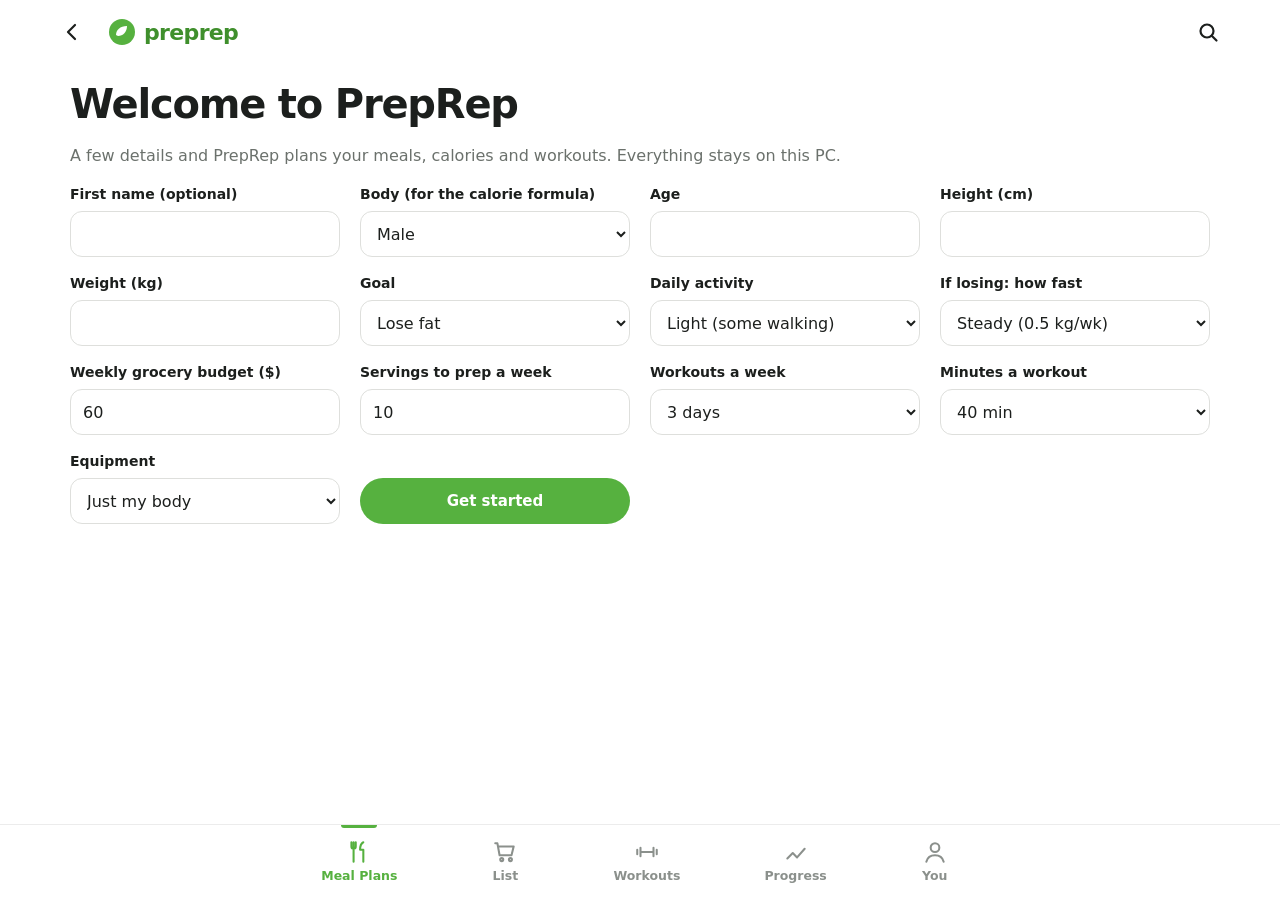
==== commit c59ee5e9: "PrepRep: rebuilt to match the meal-planner screenshots Dilan picked Clean white and fresh green; Bui" ====
--- a/src/PrepRep/web/index.html
+++ b/src/PrepRep/web/index.html
@@ -7,24 +7,22 @@
 <link rel="stylesheet" href="theme.css">
 <link rel="stylesheet" href="app.css">
 </head>
-<body data-zone="kitchen">
-<header class="top">
-  <div class="brand"><svg viewBox="0 0 32 32" aria-hidden="true"><circle cx="16" cy="16" r="15"/><path d="M10 19c0-6 5-10 12-10 0 7-4 12-10 12" fill="#fff"/></svg>PrepRep</div>
-  <div class="flip" role="group" aria-label="Board">
-    <button id="to-kitchen" aria-pressed="true">Kitchen</button><button id="to-gym" aria-pressed="false">Gym</button><i aria-hidden="true"></i>
-  </div>
-  <div class="right"><div class="target"><small>Eat today</small><b id="kcal">…</b><small id="kcal-note">kcal</small></div>
-  <div class="brainchip" title="PrepRep's brain is built by your Local AI, one checked step at a time"><i id="brain-bar"></i><span id="brain-text">Brain…</span></div></div>
+<body>
+<header class="appbar">
+  <button class="iconbtn" id="back" aria-label="Back" hidden><svg viewBox="0 0 24 24"><path d="M15 5l-7 7 7 7"/></svg></button>
+  <div class="logo"><svg viewBox="0 0 28 28" aria-hidden="true"><circle cx="14" cy="14" r="13"/><path d="M8 17c0-5 4-9 11-9 0 6-4 10-9 10" fill="#fff"/></svg>preprep</div>
+  <div class="kcal" id="kcalchip" hidden><b id="kcal">…</b> kcal today</div>
+  <button class="iconbtn" id="search-btn" aria-label="Search recipes"><svg viewBox="0 0 24 24"><circle cx="11" cy="11" r="6.5"/><path d="M16 16l4.5 4.5"/></svg></button>
 </header>
-<section class="hero" id="hero" aria-live="polite"></section>
-<main class="board" id="board" aria-label="Your week"></main>
-<nav class="dock" aria-label="Tools">
-  <button data-sheet="pantry"><svg viewBox="0 0 24 24"><path d="M4 11h16a8 8 0 0 1-16 0zM8 3c0 2 2 2 2 4M12 3c0 2 2 2 2 4"/></svg><span>Pantry</span></button>
-  <button data-sheet="shop"><svg viewBox="0 0 24 24"><path d="M3 4h2l2 11h11l2-8H6"/><circle cx="9" cy="19" r="1.5"/><circle cx="17" cy="19" r="1.5"/></svg><span>Shopping</span></button>
-  <button data-sheet="progress"><svg viewBox="0 0 24 24"><path d="M3 17l6-6 4 4 8-8M15 7h6v6"/></svg><span>Progress</span></button>
-  <button data-sheet="you"><svg viewBox="0 0 24 24"><circle cx="12" cy="8" r="4"/><path d="M4 21c1-4 4-6 8-6s7 2 8 6"/></svg><span>You</span></button>
+<main id="main" tabindex="-1"></main>
+<div class="buildbar" id="buildbar" hidden><div class="thumbs" id="thumbs"></div><button class="build" id="build">Build plan</button></div>
+<nav class="tabs" aria-label="Main">
+  <button data-tab="plans"><svg viewBox="0 0 24 24"><path d="M7 3v8M5 3v4a2 2 0 0 0 4 0V3M7 11v10M16 3c-2 1-3 4-3 7h3v11"/></svg><span>Meal Plans</span></button>
+  <button data-tab="list"><svg viewBox="0 0 24 24"><path d="M3 4h2l2 11h11l2-8H6"/><circle cx="9" cy="19" r="1.4"/><circle cx="17" cy="19" r="1.4"/></svg><span>List</span><i class="dot" id="list-dot" hidden></i></button>
+  <button data-tab="train"><svg viewBox="0 0 24 24"><path d="M6 8v8M18 8v8M3 10v4M21 10v4M6 12h12"/></svg><span>Workouts</span></button>
+  <button data-tab="progress"><svg viewBox="0 0 24 24"><path d="M4 18l5-5 4 4 7-8"/></svg><span>Progress</span></button>
+  <button data-tab="you"><svg viewBox="0 0 24 24"><circle cx="12" cy="8" r="4"/><path d="M4 21c1-4 4-6 8-6s7 2 8 6"/></svg><span>You</span></button>
 </nav>
-<dialog class="sheet" id="sheet" aria-labelledby="sheet-title"><div class="grab" aria-hidden="true"></div><header><h2 id="sheet-title"></h2><button class="x" id="sheet-close" aria-label="Close">×</button></header><div class="sheet-body" id="sheet-body"></div></dialog>
 <script src="bridge.js"></script>
 <script src="toast.js"></script>
 <script src="states.js"></script>
--- a/src/PrepRep/web/app.css
+++ b/src/PrepRep/web/app.css
@@ -1,112 +1,111 @@
-/* PrepRep's UI system: one week board, no pages.
-   top: brand, the Kitchen/Gym flip switch, today's calories. hero: one line about the week and its main action.
-   board: 7 day columns; meals and workouts live on their day. dock: floating tools that open bottom sheets.
-   The flip turns the whole board between KITCHEN (paper notebook: ink, tape, highlighter) and GYM (navy into violet, glass, glowing rings). */
-:root{--ease:cubic-bezier(.22,1,.36,1);--spring:cubic-bezier(.34,1.56,.64,1);
- --display:"Segoe UI Variable Display","Segoe UI",system-ui,sans-serif;--hand:"Ink Free","Segoe Print","Bradley Hand",cursive;--fade:.8s ease}
-body{--bg:#f3ead8;--sheet:#fbf6ea;--card:#fffaf0;--ink:#26304a;--dim:#6e6a70;--rule:#d9cbab;--accent:#d64933;--mark:#ffe36e;--ok:#2f7d4f;--glow:transparent;
- margin:0;min-height:100vh;display:flex;flex-direction:column;color:var(--ink);background:var(--bg);overflow-x:hidden;transition:background-color var(--fade),color var(--fade)}
-body::before,body::after{content:"";position:fixed;inset:0;z-index:-1;pointer-events:none;transition:opacity var(--fade)}
-body::before{background:repeating-linear-gradient(transparent 0 33px,rgba(70,100,160,.12) 33px 34px),linear-gradient(90deg,transparent 0 64px,rgba(214,73,51,.25) 64px 65px,transparent 65px)}
-body::after{opacity:0;background:radial-gradient(1000px 700px at 90% -10%,rgba(139,92,246,.42),transparent 60%),radial-gradient(800px 600px at -10% 110%,rgba(34,211,238,.2),transparent 60%),linear-gradient(165deg,#090e22,#141a3e 50%,#27184f)}
-body[data-zone=gym]{--bg:#090e22;--sheet:#121838;--card:rgba(255,255,255,.06);--ink:#eef0ff;--dim:#a2a7c8;--rule:rgba(255,255,255,.12);--accent:#8b5cf6;--ok:#5eead4;--glow:rgba(139,92,246,.6);color-scheme:dark}
-body[data-zone=gym]::before{opacity:0}body[data-zone=gym]::after{opacity:1}
-:focus-visible{outline:2px solid var(--accent);outline-offset:2px}
-button{transition:transform .2s var(--ease),background-color .3s,color .3s,border-color .3s}button:active{transform:scale(.96)}
-button.go{background:var(--accent);border:0;color:#fff;border-radius:999px;padding:0 24px;font-weight:700}
-input,select{background:var(--card);color:var(--ink);border-color:var(--rule)}
-.top{display:grid;grid-template-columns:1fr auto 1fr;align-items:center;gap:20px;padding:18px clamp(18px,3vw,44px) 6px}
-.brand{display:flex;align-items:center;gap:10px;font:700 24px var(--hand)}.brand svg{width:34px;height:34px}.brand circle{fill:var(--accent);transition:fill var(--fade)}
-body[data-zone=gym] .brand{font:800 21px var(--display);letter-spacing:-.03em}
-.flip{position:relative;display:grid;grid-template-columns:1fr 1fr;padding:5px;border-radius:999px;background:rgba(38,48,74,.08);border:1.5px solid var(--rule)}
-.flip button{position:relative;z-index:1;border:0;background:none;min-height:42px;padding:0 26px;font:700 16px var(--display);color:var(--dim);border-radius:999px}
-.flip button[aria-pressed=true]{color:#fff}
-.flip i{position:absolute;top:5px;bottom:5px;left:5px;width:calc(50% - 5px);border-radius:999px;background:var(--accent);box-shadow:0 6px 18px -6px var(--accent);transition:transform .55s var(--spring),background-color var(--fade)}
-body[data-zone=gym] .flip i{transform:translateX(100%);background:linear-gradient(135deg,#8b5cf6,#22d3ee);box-shadow:0 0 26px -4px var(--glow)}
-.right{justify-self:end;display:flex;flex-direction:column;align-items:flex-end;gap:4px}
-.target{display:flex;align-items:baseline;gap:8px}.target b{font:700 34px/1 var(--hand)}.target small{color:var(--dim);font-weight:600}
-body[data-zone=gym] .target b{font:800 30px/1 var(--display);letter-spacing:-.03em}
-.brainchip{display:flex;align-items:center;gap:8px;font-size:12.5px;color:var(--dim)}
-.brainchip i{width:60px;height:6px;border-radius:4px;background:var(--rule);position:relative;overflow:hidden}
-.brainchip i::after{content:"";position:absolute;inset:0;width:var(--p,0%);background:var(--ok);transition:width .8s var(--ease)}
-.hero{display:flex;align-items:center;gap:26px;flex-wrap:wrap;padding:14px clamp(18px,3vw,44px) 18px}
-.hero>*{animation:rise .6s var(--ease) both}
-.hero h1{margin:0;font:700 clamp(40px,4.6vw,64px)/1 var(--hand)}
-.hero h1 .hl{background:linear-gradient(transparent 60%,var(--mark) 60% 92%,transparent 92%);padding:0 6px}
-body[data-zone=gym] .hero h1{font:800 clamp(38px,4.2vw,58px)/1 var(--display);letter-spacing:-.04em;background:linear-gradient(90deg,#fff,#c4b5fd 55%,#67e8f9);-webkit-background-clip:text;background-clip:text;color:transparent}
-.stat{display:flex;flex-direction:column;min-width:110px}.stat b{font:700 24px var(--display)}.stat small{color:var(--dim)}
-.money{width:200px;height:14px;border:2px solid var(--ink);border-radius:8px;overflow:hidden;margin-top:4px}.money i{display:block;height:100%;background:repeating-linear-gradient(-45deg,var(--accent) 0 8px,#e8705c 8px 16px);transition:width 1s var(--ease)}
-.hero .go{margin-left:auto;min-height:48px}
-@keyframes rise{from{opacity:0;transform:translateY(12px)}}
-.board{flex:1;display:grid;grid-template-columns:repeat(7,minmax(160px,1fr));gap:14px;padding:4px clamp(18px,3vw,44px) 130px;overflow-x:auto}
-.col{display:flex;flex-direction:column;gap:10px;min-height:420px;padding:12px;border-radius:6px;animation:rise .55s var(--ease) both;animation-delay:calc(var(--d) * 45ms);
- background:rgba(255,250,240,.55);border:1.5px dashed transparent;transition:border-color .2s,background-color .3s}
-.col.today{background:rgba(255,227,110,.3)}
-.col.over{border-color:var(--accent);background:rgba(214,73,51,.07)}
-.col h3{display:flex;align-items:baseline;gap:8px;margin:0 0 4px;font:700 22px var(--hand)}.col h3 small{font:600 13px var(--display);color:var(--dim)}
-.col.today h3::after{content:"today";font:700 12px var(--display);color:#fff;background:var(--accent);padding:2px 8px;border-radius:999px;margin-left:auto}
-body[data-zone=gym] .col{background:linear-gradient(170deg,rgba(255,255,255,.07),rgba(255,255,255,.02));border:1px solid var(--rule);border-radius:18px}
-body[data-zone=gym] .col.today{border-color:rgba(139,92,246,.7);box-shadow:0 0 34px -12px var(--glow)}
-body[data-zone=gym] .col h3{font:800 18px var(--display);letter-spacing:-.02em}
-.meal{position:relative;display:flex;flex-direction:column;gap:4px;padding:7px 7px 10px;background:var(--card);box-shadow:0 1px 2px rgba(0,0,0,.07),0 8px 16px -12px rgba(60,40,10,.5);
- transform:rotate(var(--r,0deg));transition:transform .35s var(--ease)}
-.meal:hover{transform:rotate(0) translateY(-2px)}
-.meal .ph{height:62px;background:var(--c) center/cover;display:grid;place-items:center;font:700 28px var(--hand);color:rgba(255,255,255,.9)}
-.meal b{font:700 15.5px/1.15 var(--hand)}.meal small{color:var(--dim);font-size:12px}
-.meal input{position:absolute;top:12px;right:12px;width:22px;height:22px;min-height:0;accent-color:var(--accent);background:#fff}
-.wk input{width:20px;height:20px;min-height:0;accent-color:var(--accent)}
-.meal.done{opacity:.55}.meal.done b{text-decoration:line-through;text-decoration-color:var(--accent);text-decoration-thickness:2px}
-.empty{color:var(--dim);font:16px var(--hand);opacity:.85}
-.wk{display:flex;flex-direction:column;gap:8px}
-.wkhead{display:flex;align-items:center;gap:10px}.wkhead b{display:block}.wkhead small{color:var(--dim)}
-.ring{width:56px;height:56px;flex:none;filter:drop-shadow(0 0 10px var(--glow))}
-.ring circle{fill:none;stroke-width:6}.ring .track{stroke:rgba(255,255,255,.1)}.ring .fill{stroke:url(#ringgrad);stroke-linecap:round;transform:rotate(-90deg);transform-origin:50% 50%;transition:stroke-dashoffset 1.3s var(--ease)}
-.ring text{fill:#fff;font:700 14px var(--display)}
-.ex{padding:9px 11px;border-radius:12px;background:rgba(255,255,255,.05);border:1px solid rgba(255,255,255,.07);font-size:14px;transition:background .25s}
-.ex:hover{background:rgba(139,92,246,.16)}.ex small{display:block;color:var(--dim);font-size:12px}
-.when{font-size:12.5px;color:#c4b5fd;font-weight:600}
-.rest{color:var(--dim);font-size:14px;margin-top:6px}
-.dock{position:fixed;left:50%;bottom:20px;transform:translateX(-50%);display:flex;gap:6px;padding:8px;border-radius:22px;z-index:20;
- background:var(--card);border:2px solid var(--ink);box-shadow:6px 7px 0 var(--ink);transition:background-color var(--fade),border-color var(--fade),box-shadow var(--fade)}
-body:not([data-zone=gym]) .dock{background:#fffaf0}
-body[data-zone=gym] .dock{background:rgba(18,24,56,.75);backdrop-filter:blur(18px);border:1px solid var(--rule);box-shadow:0 20px 50px -20px #000,0 0 40px -18px var(--glow)}
-.dock button{display:flex;flex-direction:column;align-items:center;gap:2px;min-height:58px;min-width:84px;padding:6px 10px;border:0;border-radius:16px;background:none;color:var(--dim);font-size:12.5px;font-weight:700}
-.dock button:hover,.dock button[aria-expanded=true]{color:var(--ink);background:rgba(38,48,74,.07)}
-body[data-zone=gym] .dock button:hover,body[data-zone=gym] .dock button[aria-expanded=true]{background:rgba(139,92,246,.2)}
-.dock svg{width:24px;height:24px;fill:none;stroke:currentColor;stroke-width:1.8;stroke-linecap:round;stroke-linejoin:round}
-.sheet{position:fixed;inset:auto 0 0 0;margin:0 auto;width:min(1100px,100vw);max-width:none;max-height:82vh;padding:0;border:0;border-radius:24px 24px 0 0;
- background:var(--sheet);color:var(--ink);box-shadow:0 -30px 80px -30px rgba(0,0,0,.55);overflow:hidden;flex-direction:column}
-.sheet[open]{display:flex;animation:up .5s var(--ease)}
-.sheet.closing{animation:down .3s ease forwards}
-@keyframes up{from{transform:translateY(100%)}}@keyframes down{to{transform:translateY(100%)}}
-.sheet::backdrop{background:rgba(20,16,10,.35);backdrop-filter:blur(3px)}
-.grab{width:46px;height:5px;border-radius:3px;background:var(--rule);margin:10px auto 0}
-.sheet header{display:flex;align-items:center;justify-content:space-between;padding:8px 28px 6px}
-.sheet h2{margin:0;font:700 34px var(--hand)}body[data-zone=gym] .sheet h2{font:800 26px var(--display)}
-.x{width:44px;height:44px;border-radius:50%;border:1.5px solid var(--rule);background:none;font-size:24px;line-height:1;padding:0;color:var(--ink)}
-.sheet-body{overflow:auto;padding:4px 28px 34px}
-.shelf h3{font:700 22px var(--hand);margin:18px 0 4px}
-.shelf .row{display:grid;grid-auto-flow:column;grid-auto-columns:190px;gap:18px;overflow-x:auto;padding:14px 4px}
-.sticker{position:relative;display:flex;flex-direction:column;gap:5px;padding:8px 8px 12px;background:#fffdf7;cursor:grab;border:0;text-align:left;min-height:0;font-weight:500;color:#26304a;
- box-shadow:0 1px 2px rgba(0,0,0,.08),0 12px 20px -14px rgba(60,40,10,.55);transform:rotate(var(--r,0deg));transition:transform .35s var(--ease)}
-.sticker:hover{transform:rotate(0) translateY(-4px)}.sticker:active{cursor:grabbing}
-.sticker::before{content:"";position:absolute;z-index:2;top:-8px;left:50%;width:60px;height:18px;transform:translateX(-50%) rotate(2deg);background:rgba(246,226,150,.85)}
-.sticker .ph{position:relative;aspect-ratio:1/.85;background:var(--c) center/cover;display:grid;place-items:center;font:700 44px var(--hand);color:rgba(255,255,255,.9)}
-.sticker b{font:700 16px/1.2 var(--hand)}.sticker small{color:#6e6a70;font-size:12.5px}
-.sticker .pick{position:absolute;top:6px;right:6px;width:34px;height:34px;min-height:0;padding:0;border-radius:50%;border:2px solid #26304a;background:#fffdf7;color:#26304a;font:700 20px/1 var(--display);transition:transform .35s var(--spring),background .2s}
-.sticker.on{box-shadow:0 0 0 3px var(--accent),0 12px 20px -14px rgba(60,40,10,.55)}.sticker.on .pick{background:var(--accent);border-color:var(--accent);color:#fff;transform:rotate(45deg)}
-.tag{position:absolute;left:6px;bottom:6px;background:var(--mark);color:#3b2f00;font:700 12.5px var(--hand);padding:1px 8px}
-.form{display:grid;grid-template-columns:repeat(auto-fill,minmax(min(100%,200px),1fr));gap:14px 18px}
+/* PrepRep, styled after the meal-planner screenshots Dilan picked: clean white, fresh green, big rounded food
+[hidden]{display:none!important}
+   photos in swipeable rows, a "+" on every card, plan-type tiles with white labels, a floating Build plan pill,
+   simple list rows with chevrons, and a phone-style tab bar. */
+:root{--green:#56b13f;--green-dark:#3f8f2c;--green-soft:#eef8ea;--ink:#1c1f1d;--dim:#6b716c;--line:#ececec;--bg:#ffffff;--soft:#f6f7f5;
+ --font:"Segoe UI Variable Text","Segoe UI",system-ui,sans-serif;--head:"Segoe UI Variable Display","Segoe UI",system-ui,sans-serif;--ease:cubic-bezier(.22,1,.36,1)}
+html,body{background:var(--bg);color:var(--ink)}
+body{margin:0;font:16px/1.5 var(--font);padding-bottom:96px}
+:focus-visible{outline:2px solid var(--green);outline-offset:2px}
+button{font-family:inherit}
+.appbar{position:sticky;top:0;z-index:20;display:flex;align-items:center;gap:14px;height:64px;padding:0 max(20px,calc((100vw - 1180px)/2));background:rgba(255,255,255,.92);backdrop-filter:blur(12px)}
+.logo{display:flex;align-items:center;gap:8px;font:700 22px var(--head);letter-spacing:-.03em;color:var(--green-dark)}.logo svg{width:28px;height:28px}.logo circle{fill:var(--green)}
+.kcal{margin-left:auto;font-size:14px;color:var(--dim)}.kcal b{color:var(--ink);font-size:16px}
+.iconbtn{width:44px;height:44px;min-height:0;padding:0;border:0;border-radius:50%;background:none;display:grid;place-items:center;color:var(--ink)}
+.iconbtn:hover{background:var(--soft)}.iconbtn svg{width:24px;height:24px;fill:none;stroke:currentColor;stroke-width:2.2;stroke-linecap:round;stroke-linejoin:round}
+#search-btn{margin-left:auto}.kcal:not([hidden])~#search-btn{margin-left:0}
+main{max-width:1180px;margin:0 auto;padding:8px 20px 40px;outline:none}
+main>*{animation:in .45s var(--ease) both}
+@keyframes in{from{opacity:0;transform:translateY(8px)}}
+h1{font:800 clamp(30px,3.4vw,40px)/1.1 var(--head);letter-spacing:-.03em;margin:10px 0 18px}
+.sec{display:flex;align-items:baseline;justify-content:space-between;margin:30px 0 12px}
+.sec h2{font:700 22px var(--head);letter-spacing:-.02em;margin:0}
+.seeall{border:0;background:none;padding:0;min-height:0;color:var(--green);font:700 15px var(--font);cursor:pointer}.seeall:hover{color:var(--green-dark)}
+.muted{color:var(--dim)}
+
+/* the week hero (like the "Dinner Plan" card) */
+.hero{display:grid;grid-template-columns:minmax(0,1.4fr) minmax(0,1fr);gap:0;border-radius:22px;overflow:hidden;background:var(--soft);box-shadow:0 10px 30px -18px rgba(0,0,0,.35)}
+.hero .ph{position:relative;min-height:260px;background:var(--c) center/cover}
+.hero .ph .label{position:absolute;left:18px;bottom:18px;background:rgba(255,255,255,.95);border-radius:12px;padding:10px 14px}
+.hero .ph .label b{display:block;font:700 18px var(--head)}.hero .ph .label small{color:var(--dim)}
+.hero .info{padding:24px 26px;display:flex;flex-direction:column;gap:10px;background:#fff}
+.hero .info h3{margin:0;font:800 26px var(--head);letter-spacing:-.02em}
+.bar{height:8px;border-radius:5px;background:var(--line);overflow:hidden}.bar i{display:block;height:100%;background:var(--green);border-radius:5px;transition:width 1s var(--ease)}
+.stats{display:flex;gap:26px}.stats b{display:block;font:800 22px var(--head)}.stats small{color:var(--dim);font-size:13px}
+.btn{display:inline-flex;align-items:center;justify-content:center;min-height:46px;padding:0 24px;border-radius:999px;border:0;background:var(--green);color:#fff;font-weight:700;font-size:15px;cursor:pointer;transition:background .2s,transform .15s}
+.btn:hover{background:var(--green-dark)}.btn:active{transform:scale(.97)}
+.btn.line{background:#fff;color:var(--green-dark);border:2px solid var(--green)}.btn.line:hover{background:var(--green-soft)}
+
+/* swipeable rows of food cards */
+.row{display:grid;grid-auto-flow:column;grid-auto-columns:clamp(170px,17vw,210px);gap:16px;overflow-x:auto;padding:2px 2px 10px;scroll-snap-type:x mandatory;scrollbar-width:none}
+.row::-webkit-scrollbar{display:none}
+.food{scroll-snap-align:start;display:flex;flex-direction:column;gap:8px;cursor:pointer;min-width:0}
+.food .ph{position:relative;aspect-ratio:1/1;border-radius:18px;background:var(--c) center/cover;overflow:hidden;box-shadow:0 1px 3px rgba(0,0,0,.08);transition:transform .35s var(--ease),box-shadow .35s}
+.food:hover .ph{transform:translateY(-3px);box-shadow:0 12px 24px -12px rgba(0,0,0,.35)}
+.food .ph .mono{position:absolute;inset:0;display:grid;place-items:center;font:800 46px var(--head);color:rgba(255,255,255,.85)}
+.food .plus{position:absolute;top:10px;right:10px;width:34px;height:34px;min-height:0;padding:0;border:0;border-radius:50%;background:#fff;color:var(--ink);font:400 24px/1 var(--font);
+ display:grid;place-items:center;box-shadow:0 2px 6px rgba(0,0,0,.18);transition:transform .3s var(--ease),background .2s,color .2s}
+.food.on .plus{background:var(--green);color:#fff;transform:rotate(45deg)}
+.food.on .ph{box-shadow:0 0 0 3px var(--green)}
+.food .badge{position:absolute;top:12px;left:10px;background:#fff;color:var(--green);font:800 12px var(--font);padding:3px 9px;border-radius:999px;box-shadow:0 1px 3px rgba(0,0,0,.12)}
+.food b{font:600 15px/1.3 var(--font);display:-webkit-box;-webkit-line-clamp:3;-webkit-box-orient:vertical;overflow:hidden}
+.food small{color:var(--dim);font-size:13px}
+
+/* plan-type tiles */
+.tiles{display:grid;grid-template-columns:repeat(auto-fill,minmax(min(100%,200px),1fr));gap:16px}
+.tile{position:relative;aspect-ratio:1/1;border-radius:20px;overflow:hidden;border:0;padding:0;min-height:0;cursor:pointer;background:var(--c) center/cover;box-shadow:0 4px 14px -8px rgba(0,0,0,.35);transition:transform .35s var(--ease)}
+.tile:hover{transform:translateY(-3px)}
+.tile .mono{position:absolute;inset:0 0 40px;display:grid;place-items:center;font:800 40px var(--head);color:rgba(255,255,255,.8)}
+.tile span{position:absolute;left:10px;right:10px;bottom:10px;background:#fff;border-radius:12px;padding:8px;font:700 15px var(--head);color:var(--ink);text-align:center}
+.tile.more{background:var(--green)}.tile.more span{background:none;color:#fff;inset:0;display:grid;place-items:center;font-size:18px}
+
+/* list rows (like the store list) */
+.list{border-top:1px solid var(--line)}
+.li{display:flex;align-items:center;gap:14px;min-height:64px;padding:8px 4px;border-bottom:1px solid var(--line);background:none;border-left:0;border-right:0;border-top:0;width:100%;text-align:left;font:inherit;color:inherit;cursor:pointer}
+.li:hover{background:var(--soft)}
+.li .ic{width:44px;height:44px;border-radius:12px;flex:none;background:var(--c,var(--green-soft)) center/cover;display:grid;place-items:center;font:800 18px var(--head);color:#fff}
+.li .tx{flex:1;min-width:0}.li .tx b{display:block;font-weight:600}.li .tx small{color:var(--dim);font-size:13px}
+.li .chev{color:#b5b9b6;font-size:22px}
+.li input[type=checkbox]{width:24px;height:24px;min-height:0;accent-color:var(--green);flex:none}
+.li.done .tx b{color:var(--dim);text-decoration:line-through}
+.aisle{margin:22px 0 4px;font:700 13px var(--font);color:var(--dim);text-transform:capitalize}
+
+/* workouts */
+.days{display:grid;grid-auto-flow:column;grid-auto-columns:clamp(150px,14vw,180px);gap:14px;overflow-x:auto;padding:2px 2px 10px;scrollbar-width:none}
+.daycard{display:flex;flex-direction:column;justify-content:flex-end;aspect-ratio:1/1.1;border-radius:20px;padding:14px;border:0;cursor:pointer;color:#fff;text-align:left;min-height:0;
+ background:linear-gradient(160deg,var(--c1),var(--c2));box-shadow:0 8px 20px -12px rgba(0,0,0,.4);transition:transform .35s var(--ease),box-shadow .3s}
+.daycard:hover{transform:translateY(-3px)}.daycard.rest{background:var(--soft);color:var(--dim);box-shadow:none}
+.daycard.sel{box-shadow:0 0 0 3px #fff,0 0 0 6px var(--green)}
+.daycard small{opacity:.85;font-weight:600}.daycard b{font:800 24px var(--head);letter-spacing:-.02em}
+.daycard .mins{margin-top:4px;font-size:13px;font-weight:600;opacity:.9}
+
+/* floating Build plan pill */
+.buildbar{position:fixed;right:max(20px,calc((100vw - 1180px)/2));bottom:96px;z-index:25;display:flex;align-items:center;gap:12px;padding:8px 8px 8px 12px;background:#fff;border-radius:999px;box-shadow:0 12px 30px -10px rgba(0,0,0,.35);animation:in .35s var(--ease)}
+.buildbar[hidden]{display:none}
+.thumbs{display:flex}.thumbs span{width:36px;height:36px;border-radius:50%;margin-left:-10px;border:2px solid #fff;background:var(--c) center/cover}.thumbs span:first-child{margin-left:0}
+.build{min-height:44px;padding:0 22px;border:0;border-radius:999px;background:var(--green);color:#fff;font-weight:700;cursor:pointer}.build:hover{background:var(--green-dark)}
+
+/* tab bar */
+.tabs{position:fixed;left:0;right:0;bottom:0;z-index:30;display:flex;justify-content:center;gap:clamp(6px,4vw,48px);height:76px;padding-bottom:4px;background:#fff;border-top:1px solid var(--line)}
+.tabs button{position:relative;display:flex;flex-direction:column;align-items:center;justify-content:center;gap:3px;min-width:84px;border:0;background:none;color:#8b908c;font:600 12.5px var(--font);cursor:pointer;min-height:0}
+.tabs svg{width:26px;height:26px;fill:none;stroke:currentColor;stroke-width:1.9;stroke-linecap:round;stroke-linejoin:round}
+.tabs button.on{color:var(--green)}
+.tabs button.on::before{content:"";position:absolute;top:0;width:36px;height:3px;border-radius:0 0 3px 3px;background:var(--green)}
+.dot{position:absolute;top:14px;right:24px;width:9px;height:9px;border-radius:50%;background:#ef5a3c}
+
+/* forms, search, misc */
+.form{display:grid;grid-template-columns:repeat(auto-fill,minmax(min(100%,230px),1fr));gap:16px 20px}
 .form label{display:flex;flex-direction:column;gap:6px;font-weight:600;font-size:14px}
-.field-error{color:#b23a27;font-size:13px;font-weight:500}
-.line{display:flex;align-items:center;gap:12px;padding:10px 0;border-bottom:1px dashed var(--rule)}.line input[type=checkbox]{width:22px;height:22px;min-height:0;accent-color:var(--accent)}
-.line.done span{color:var(--dim);text-decoration:line-through}
-.aisle{font:700 20px var(--hand);color:var(--accent);margin:16px 0 2px;text-transform:capitalize}
-.chart{height:230px}.note{color:var(--dim)}.credits{font-size:12.5px;color:var(--dim)}.credits a{color:inherit}
-.waiting{border:2px dashed var(--rule);padding:16px;border-radius:8px;color:var(--dim)}.waiting b{color:var(--ink);display:block;margin-bottom:2px}
-.slots select{width:96px}.slots input[type=time]{width:132px}
-.welcome{max-width:760px;margin:20px auto;padding:30px;background:var(--card);box-shadow:0 20px 50px -30px rgba(60,40,10,.6)}
-.welcome h1{font:700 52px/1 var(--hand);margin:0 0 6px}
-@media(max-width:1100px){.board{grid-template-columns:repeat(7,200px)}}
-@media(max-width:700px){.top{grid-template-columns:1fr auto}.right{display:none}.dock button{min-width:64px}}
-@media(prefers-reduced-motion:reduce){*,*::before,*::after{animation:none!important;transition:none!important}}
+input,select{font:16px var(--font);border:1.5px solid #dedfdc;border-radius:12px;padding:10px 12px;min-height:46px;background:#fff;color:var(--ink)}
+input:focus,select:focus{border-color:var(--green);outline:none}
+.field-error{color:#c0392b;font-size:13px;font-weight:500}
+.searchbox{width:100%;font-size:18px;padding:14px 18px;border-radius:16px;background:var(--soft);border:0}
+.grid{display:grid;grid-template-columns:repeat(auto-fill,minmax(min(100%,190px),1fr));gap:18px}
+.panel{background:#fff;border:1px solid var(--line);border-radius:20px;padding:20px}
+.big{font:800 46px/1 var(--head);letter-spacing:-.03em}
+.pill{display:inline-block;padding:4px 12px;border-radius:999px;background:var(--green-soft);color:var(--green-dark);font-size:13px;font-weight:700}
+.waiting{border:2px dashed var(--line);border-radius:18px;padding:18px;color:var(--dim)}.waiting b{display:block;color:var(--ink)}
+.chart{height:230px}
+.credits{font-size:12.5px;color:var(--dim)}.credits a{color:inherit}
+@media(max-width:760px){.hero{grid-template-columns:1fr}.hero .ph{min-height:200px}.tabs button{min-width:60px}.tabs span{font-size:11px}}
+@media(prefers-reduced-motion:reduce){*{animation:none!important;transition:none!important}}
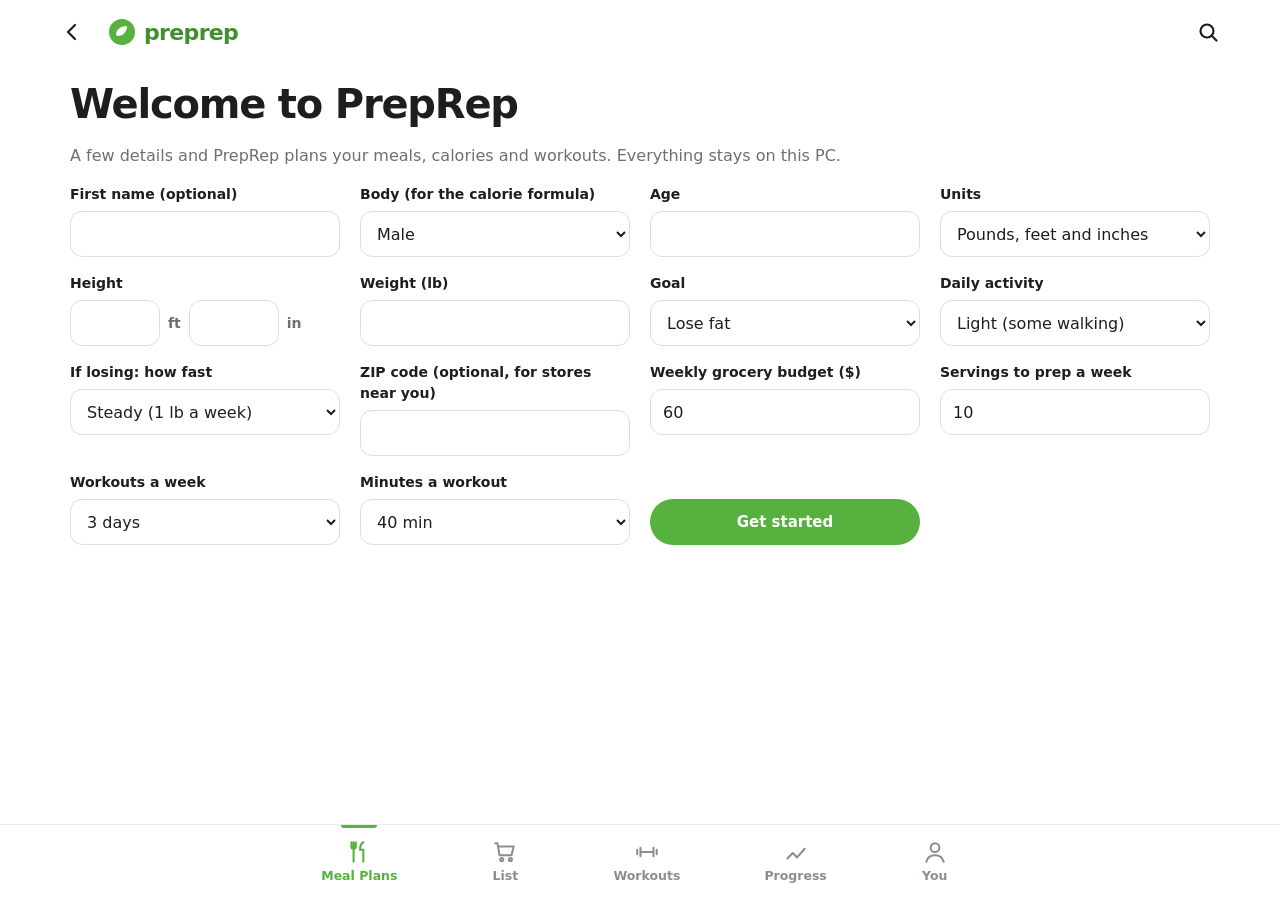
==== commit 0f4ca360: "Plan my week: 8 friendly questions, 91 recipes, food categories, How to make it - Plan my week: wher" ====
--- a/src/PrepRep/web/index.html
+++ b/src/PrepRep/web/index.html
@@ -29,6 +29,7 @@
 <script src="form.js"></script>
 <script src="store.js"></script>
 <script src="chart.js"></script>
+<script src="wizard.js"></script>
 <script src="app.js"></script>
 </body>
 </html>
--- a/src/PrepRep/web/app.css
+++ b/src/PrepRep/web/app.css
@@ -109,3 +109,86 @@
 .credits{font-size:12.5px;color:var(--dim)}.credits a{color:inherit}
 @media(max-width:760px){.hero{grid-template-columns:1fr}.hero .ph{min-height:200px}.tabs button{min-width:60px}.tabs span{font-size:11px}}
 @media(prefers-reduced-motion:reduce){*{animation:none!important;transition:none!important}}
+/* workouts: setup, swaps, own picks, review */
+.setup{background:var(--green-soft,#eef7ea);border-radius:20px;padding:16px 18px;display:grid;gap:12px;margin:6px 0 22px}
+.setuprow{display:flex;flex-wrap:wrap;gap:8px;align-items:center}.setuprow>b{min-width:120px;font-family:var(--head)}
+.setuprow.say input{flex:1;min-width:220px;min-height:42px;border-radius:999px;border:1px solid var(--line);padding:0 16px;font:inherit;background:#fff}
+.setuprow select{min-height:40px;border-radius:999px;border:1px solid var(--line);padding:0 12px;font:inherit;background:#fff}
+.chips{display:flex;flex-wrap:wrap;gap:8px}
+.chip{display:inline-flex;align-items:center;min-height:36px;padding:0 14px;border-radius:999px;border:1.5px solid var(--line);background:#fff;color:var(--ink);font:600 14px var(--font);cursor:pointer;transition:background .15s,border-color .15s}
+.chip:hover{border-color:var(--green)}.chip.on{background:var(--green);border-color:var(--green);color:#fff}.chip.fixed{cursor:default;opacity:.85}
+.btn.small{min-height:42px;padding:0 18px;font-size:14px}
+.seg{display:inline-flex;background:#fff;border-radius:999px;padding:4px;border:1px solid var(--line);justify-self:start}
+.seg button{border:0;background:none;border-radius:999px;min-height:38px;padding:0 18px;font:600 14px var(--font);color:var(--dim);cursor:pointer}
+.seg button.on{background:var(--green);color:#fff}
+.mini{min-height:32px;padding:0 12px;border-radius:999px;border:1.5px solid var(--line);background:#fff;font:600 13px var(--font);cursor:pointer;margin-left:6px}
+.mini:hover{border-color:var(--green)}.mini.x{padding:0 10px;color:var(--dim)}
+.swapbox{display:flex;flex-wrap:wrap;gap:8px;align-items:center;padding:10px 0 14px 46px;border-bottom:1px solid var(--line)}
+.addbox{margin-top:18px;display:grid;gap:8px}.addgrp{display:flex;flex-wrap:wrap;gap:6px;align-items:center}
+.addgrp .lab{min-width:44px;color:var(--dim);font-weight:700}
+.warn{color:#c2410c;font-weight:600}
+.review{margin-top:30px;border:1.5px solid var(--line);border-radius:20px;padding:16px 18px}
+.review h2{font:700 20px var(--head);margin:0 0 8px}.tips{margin:0;padding-left:20px;line-height:1.6}.good{color:var(--green-dark);font-weight:600;margin:0}
+.pair{display:flex;align-items:center;gap:8px}.pair input{width:90px}.pair .unit{color:var(--dim);font-weight:600}
+/* budget, buying, recipe page */
+.budgetcard{margin:22px 0 4px;padding:16px 18px;border-radius:20px;background:var(--green-soft);display:grid;gap:8px}
+.budgetcard .bline{display:flex;flex-wrap:wrap;align-items:baseline;gap:10px}.budgetcard .bline span{font:700 17px var(--head)}
+.budgetcard .bval{font:800 26px var(--head);color:var(--green-dark)}
+.budgetcard input[type=range]{width:100%;accent-color:var(--green)}
+.badge.over{background:#fff;color:#b45309}
+.buy{display:flex;flex-wrap:wrap;gap:8px;align-items:center;padding:10px 0 14px}
+.buy .chip{text-decoration:none}.chip.near{border-color:var(--green);color:var(--green-dark)}
+.li.ing{width:100%;text-align:left;background:none;border:0;border-bottom:1px solid var(--line);cursor:pointer;font:inherit;color:inherit}
+.li.ing:hover{background:var(--soft)}
+.macros{display:flex;gap:16px;color:var(--dim)}.macros b{color:var(--ink)}
+.fitnote{margin:0;font-weight:700;color:var(--green-dark)}.fitnote.over{color:#b45309}
+.steps{padding-left:22px;line-height:1.65;max-width:760px}.steps li{margin-bottom:8px}
+a.seeall{text-decoration:none}
+/* ---- Plan my week (wizard) ---- */
+body.wizopen{overflow:hidden}
+.wiz{position:fixed;inset:0;z-index:50;background:#f5f3ee;display:grid;place-items:center;overflow:auto;padding:24px 12px;animation:wfade .25s var(--ease,ease)}
+@keyframes wfade{from{opacity:0}to{opacity:1}}
+.wcard{width:min(460px,100%);display:grid;gap:14px;justify-items:center;padding:8px 8px 28px}
+.wcard.center{align-content:center;min-height:70vh;text-align:center}
+.wtop{width:100%;display:grid;grid-template-columns:40px 1fr 40px;align-items:center}
+.wback{width:40px;height:40px;border-radius:50%;border:0;background:#fff;font-size:22px;cursor:pointer;color:var(--dim)}
+.wbrand{text-align:center;font:800 22px var(--head);letter-spacing:-.03em;color:var(--ink)}
+.wring{width:32px;height:32px;border-radius:50%;justify-self:end;background:conic-gradient(var(--green) calc(var(--p)*1%),#e6e6e0 0);-webkit-mask:radial-gradient(circle 11px,transparent 98%,#000);mask:radial-gradient(circle 11px,transparent 98%,#000)}
+.wmascot{width:120px;height:120px;filter:drop-shadow(0 10px 18px rgba(0,0,0,.08));animation:wbob 3s ease-in-out infinite}
+.wmascot svg{width:100%;height:100%}
+@keyframes wbob{50%{transform:translateY(-5px)}}
+.wbubble{position:relative;background:#fff;border-radius:22px;padding:14px 22px;text-align:center;box-shadow:0 6px 18px -10px rgba(0,0,0,.25);display:grid;gap:4px;max-width:380px}
+.wbubble::before{content:"";position:absolute;top:-8px;left:50%;width:16px;height:16px;background:#fff;transform:translateX(-50%) rotate(45deg);border-radius:3px}
+.wbubble b{font:700 19px var(--head);position:relative}.wbubble small{color:var(--dim)}
+.wbody{width:100%}
+.wgrid{display:grid;grid-template-columns:1fr 1fr;gap:12px}.wgrid.three{grid-template-columns:repeat(3,1fr)}
+.wtile{display:grid;justify-items:center;align-content:center;gap:8px;min-height:104px;padding:12px;border-radius:20px;border:2px solid transparent;background:#fff;cursor:pointer;
+  box-shadow:0 4px 14px -10px rgba(0,0,0,.3);font:600 14px var(--font);color:var(--ink);transition:transform .15s,border-color .15s}
+.wtile:hover{transform:translateY(-2px)}.wtile.on{border-color:var(--green);background:var(--green-soft)}
+.wtile .wemo{font-size:38px;line-height:1}.wtile.store{min-height:76px}.wtile.store .wlab{font:800 17px var(--head)}
+.wchips{display:flex;flex-wrap:wrap;gap:8px;justify-content:center}
+.wtile.chip{min-height:0;grid-auto-flow:column;padding:8px 14px;border-radius:999px;gap:6px}.wtile.chip .wemo{font-size:20px}
+.wadd{margin-top:12px;width:100%;min-height:44px;border-radius:999px;border:1px solid var(--line);padding:0 16px;font:inherit;background:#fff}
+.wbig{display:grid;justify-items:center;margin:10px 0}.wbig b{font:800 56px var(--head);line-height:1}.wbig small{color:var(--dim)}
+.wpeople,.wdays,.wbudget{display:grid;justify-items:center;gap:16px}
+.wdots{display:flex;gap:10px}.wdot{width:44px;height:44px;border-radius:50%;border:2px dashed #cfd3cb;background:none;cursor:pointer;font-size:20px}
+.wdot.on{border:2px solid var(--green);background:var(--green-soft)}
+.wbudget input{width:100%;accent-color:var(--green)}.wends{width:100%;display:flex;justify-content:space-between;color:var(--dim)}
+.wdaylist{display:flex;flex-wrap:wrap;gap:8px;justify-content:center}
+.wday{min-width:56px;min-height:44px;border-radius:999px;border:2px solid var(--line);background:#fff;font:700 14px var(--font);cursor:pointer}
+.wday.on{background:var(--green);border-color:var(--green);color:#fff}
+.wnote{color:var(--dim);font-size:13px;text-align:center;margin:0}
+.wnext{margin-top:8px;min-width:200px;min-height:52px;border-radius:999px;border:0;background:linear-gradient(180deg,#6cc457,var(--green));color:#fff;font:700 16px var(--font);cursor:pointer;box-shadow:0 10px 20px -10px var(--green)}
+.wnext:disabled{opacity:.45;cursor:not-allowed}
+.wbuildring{position:relative;width:220px;height:220px;display:grid;place-items:center}
+.wbuild{position:absolute;inset:0;border-radius:50%;--p:5;background:conic-gradient(var(--green) calc(var(--p)*1%),#ebe8e1 0);-webkit-mask:radial-gradient(circle 104px,transparent 98%,#000);mask:radial-gradient(circle 104px,transparent 98%,#000);transition:--p .5s}
+.wcard.center h2{font:800 28px var(--head);margin:6px 0 0}
+@media (prefers-reduced-motion:reduce){.wmascot,.wiz{animation:none}}
+/* categories, labels, plan parts */
+.catrow{display:flex;gap:8px;overflow-x:auto;padding:14px 2px 6px;scrollbar-width:none}.catrow::-webkit-scrollbar{display:none}
+.catchip{flex:none;display:inline-flex;align-items:center;gap:6px;min-height:40px;padding:0 14px;border-radius:999px;border:1.5px solid var(--line);background:#fff;font:600 14px var(--font);color:var(--ink);cursor:pointer}
+.catchip:hover{border-color:var(--green)}.catchip.on{background:var(--green);border-color:var(--green);color:#fff}.catchip small{color:var(--dim);font-weight:500}.catchip.on small{color:#fff}
+.labels{display:flex;flex-wrap:wrap;gap:6px;margin:-6px 0 14px}.label{padding:4px 10px;border-radius:999px;background:var(--green-soft);color:var(--green-dark);font:700 12px var(--font)}
+.part{display:grid;gap:4px}.part b{font-size:14px}
+.planitem{border:0;background:none;padding:2px 0;color:var(--dim);font:inherit;cursor:pointer;text-align:left;display:block}.planitem:hover{color:var(--green-dark);text-decoration:underline}
+.wnext{position:sticky;bottom:14px;z-index:2}
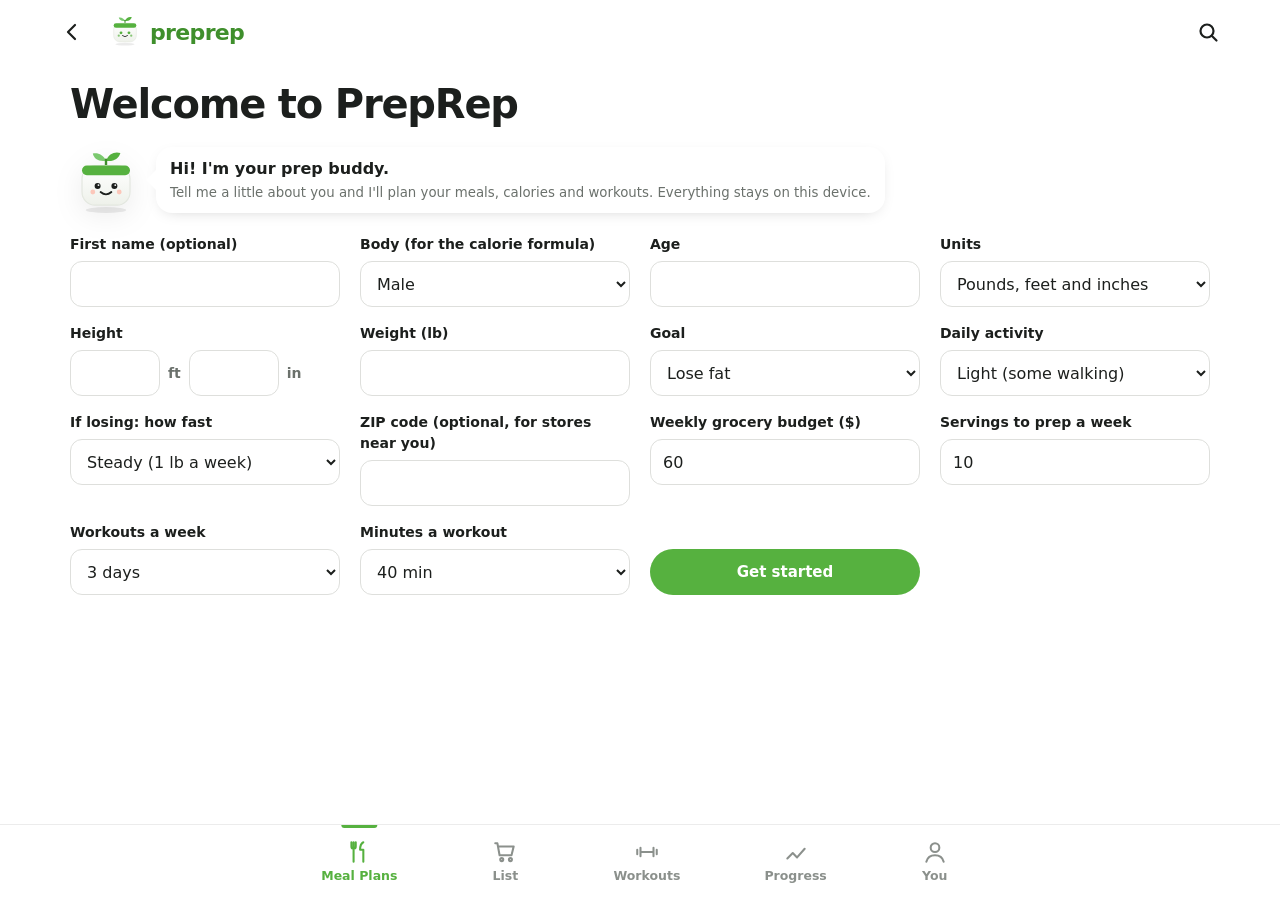
==== commit 6f9d98e9: "Realistic Price it (whole packages incl. pantry jars, typed people/meals/tax, hearty portions, per-i" ====
--- a/src/PrepRep/web/index.html
+++ b/src/PrepRep/web/index.html
@@ -10,7 +10,14 @@
 <body>
 <header class="appbar">
   <button class="iconbtn" id="back" aria-label="Back" hidden><svg viewBox="0 0 24 24"><path d="M15 5l-7 7 7 7"/></svg></button>
-  <div class="logo"><svg viewBox="0 0 28 28" aria-hidden="true"><circle cx="14" cy="14" r="13"/><path d="M8 17c0-5 4-9 11-9 0 6-4 10-9 10" fill="#fff"/></svg>preprep</div>
+  <div class="logo"><span class="logo-face" aria-hidden="true"><svg viewBox="0 0 120 120" aria-hidden="true"><defs><linearGradient id="mbh" x1="0" y1="0" x2="0" y2="1"><stop offset="0" stop-color="#ffffff"/><stop offset="1" stop-color="#eef1ea"/></linearGradient></defs>
+    <ellipse cx="60" cy="110" rx="34" ry="5" fill="#000" opacity=".08"/>
+    <path d="M60 28c-4-10-14-14-22-12 2 9 10 14 22 12z" fill="#7bc96f"/><path d="M60 28c4-12 15-16 24-13-3 10-12 15-24 13z" fill="#56b13f"/><rect x="58" y="24" width="4" height="12" rx="2" fill="#3f8f2c"/>
+    <rect x="20" y="36" width="80" height="66" rx="22" fill="url(#mbh)" stroke="#e3e7df" stroke-width="2"/>
+    <rect x="20" y="36" width="80" height="16" rx="8" fill="#56b13f"/>
+    <circle cx="46" cy="70" r="5" fill="#1c1f1d"/><circle cx="74" cy="70" r="5" fill="#1c1f1d"/><circle cx="47.5" cy="68.5" r="1.6" fill="#fff"/><circle cx="75.5" cy="68.5" r="1.6" fill="#fff"/>
+    <path d="M51 80q9 8 18 0" fill="none" stroke="#1c1f1d" stroke-width="3" stroke-linecap="round"/>
+    <circle cx="38" cy="80" r="4" fill="#ffb4a2" opacity=".7"/><circle cx="82" cy="80" r="4" fill="#ffb4a2" opacity=".7"/></svg></span>preprep</div>
   <div class="kcal" id="kcalchip" hidden><b id="kcal">…</b> kcal today</div>
   <button class="iconbtn" id="search-btn" aria-label="Search recipes"><svg viewBox="0 0 24 24"><circle cx="11" cy="11" r="6.5"/><path d="M16 16l4.5 4.5"/></svg></button>
 </header>
--- a/src/PrepRep/web/app.css
+++ b/src/PrepRep/web/app.css
@@ -90,7 +90,7 @@
 .tabs button{position:relative;display:flex;flex-direction:column;align-items:center;justify-content:center;gap:3px;min-width:84px;border:0;background:none;color:#8b908c;font:600 12.5px var(--font);cursor:pointer;min-height:0}
 .tabs svg{width:26px;height:26px;fill:none;stroke:currentColor;stroke-width:1.9;stroke-linecap:round;stroke-linejoin:round}
 .tabs button.on{color:var(--green)}
-.tabs button.on::before{content:"";position:absolute;top:0;width:36px;height:3px;border-radius:0 0 3px 3px;background:var(--green)}
+
 .dot{position:absolute;top:14px;right:24px;width:9px;height:9px;border-radius:50%;background:#ef5a3c}
 
 /* forms, search, misc */
@@ -185,10 +185,69 @@
 .wcard.center h2{font:800 28px var(--head);margin:6px 0 0}
 @media (prefers-reduced-motion:reduce){.wmascot,.wiz{animation:none}}
 /* categories, labels, plan parts */
-.catrow{display:flex;gap:8px;overflow-x:auto;padding:14px 2px 6px;scrollbar-width:none}.catrow::-webkit-scrollbar{display:none}
+.catrow{display:flex;flex-wrap:wrap;gap:8px;padding:14px 2px 6px}
+@media(max-width:760px){.catrow{flex-wrap:nowrap;overflow-x:auto;scrollbar-width:none;-webkit-mask-image:linear-gradient(90deg,#000 88%,transparent)}}.catrow::-webkit-scrollbar{display:none}
 .catchip{flex:none;display:inline-flex;align-items:center;gap:6px;min-height:40px;padding:0 14px;border-radius:999px;border:1.5px solid var(--line);background:#fff;font:600 14px var(--font);color:var(--ink);cursor:pointer}
 .catchip:hover{border-color:var(--green)}.catchip.on{background:var(--green);border-color:var(--green);color:#fff}.catchip small{color:var(--dim);font-weight:500}.catchip.on small{color:#fff}
 .labels{display:flex;flex-wrap:wrap;gap:6px;margin:-6px 0 14px}.label{padding:4px 10px;border-radius:999px;background:var(--green-soft);color:var(--green-dark);font:700 12px var(--font)}
 .part{display:grid;gap:4px}.part b{font-size:14px}
 .planitem{border:0;background:none;padding:2px 0;color:var(--dim);font:inherit;cursor:pointer;text-align:left;display:block}.planitem:hover{color:var(--green-dark);text-decoration:underline}
 .wnext{position:sticky;bottom:14px;z-index:2}
+/* photos: a little warmer and brighter so food looks fresh; a calm icon tile when there's no good photo */
+.phimg{position:absolute;inset:0;background:center/cover no-repeat;filter:saturate(1.15) contrast(1.05) brightness(1.04);border-radius:inherit}
+.ph,.tile{background-image:linear-gradient(135deg,color-mix(in srgb,var(--c) 70%,#fff),var(--c))!important}
+.mono.icon{font-size:54px!important;color:inherit!important;filter:drop-shadow(0 6px 10px rgba(0,0,0,.18))}
+.ph>*:not(.phimg),.tile>*:not(.phimg){z-index:1}
+/* small round/square photo holders: keep the photo inside them (the You page price list showed one photo over the whole screen) */
+.li .ic,.thumbs span{position:relative;overflow:hidden}
+.li .ic>*:not(.phimg){position:relative;z-index:1}
+
+/* prep buddy */
+.buddy{display:flex;align-items:center;gap:14px;margin:4px 0 18px}
+.buddy-face{width:72px;height:72px;flex:none;filter:drop-shadow(0 8px 14px rgba(0,0,0,.08));animation:wbob 3s ease-in-out infinite}
+.buddy-face svg{width:100%;height:100%}
+.buddy-say{position:relative;background:#fff;border-radius:16px;padding:10px 14px;box-shadow:0 4px 16px -8px rgba(0,0,0,.25);display:grid;gap:2px}
+.buddy-say::before{content:"";position:absolute;left:-7px;top:50%;width:14px;height:14px;background:#fff;transform:translateY(-50%) rotate(45deg)}
+.buddy-say small{color:var(--dim)}
+@media (prefers-reduced-motion:reduce){.buddy-face{animation:none}}
+/* price it */
+.pc{background:#fff;border:1px solid var(--line,#e8e8e3);border-radius:18px;padding:16px 18px;margin:18px 0}
+.pc h2{margin:0 0 10px}
+.pc-row{display:flex;flex-wrap:wrap;gap:16px}
+.pc-step{display:grid;gap:6px;color:var(--dim);font-size:13px}
+.pc-ctl{display:flex;align-items:center;gap:10px}
+.pc-btn{width:36px;height:36px;border-radius:50%;border:1px solid var(--line,#e8e8e3);background:#fff;font-size:20px;line-height:1;cursor:pointer;transition:background .12s}
+.pc-btn:hover{background:var(--green-soft,#eef6e8)}
+.pc-n{min-width:24px;text-align:center;font:700 18px var(--head);color:var(--ink);font-variant-numeric:tabular-nums}
+.pc-rate{width:96px}
+.pc-note{margin:10px 0 0}
+.pc-big{display:flex;gap:28px;margin:14px 0 8px;flex-wrap:wrap}
+.pc-big b{display:block;font:800 26px var(--head);font-variant-numeric:tabular-nums}
+.pc-big small{color:var(--dim)}
+.pc-lines{display:grid;gap:4px;max-width:420px}
+.pc-lines div{display:flex;justify-content:space-between;font-variant-numeric:tabular-nums}
+.pc-buy{margin-top:10px}.pc-buy summary{cursor:pointer;font-weight:700}.pc-buy ul{margin:8px 0 0;padding-left:18px;color:var(--ink)}
+
+/* recipe guide */
+.guide{display:grid;grid-template-columns:repeat(auto-fit,minmax(240px,1fr));gap:12px;margin:0 0 16px}
+.gbox{background:#fff;border:1px solid var(--line,#e8e8e3);border-radius:16px;padding:12px 16px}
+.gbox h3{margin:0 0 6px;font:700 15px var(--head)}
+.gbox ul{margin:0;padding-left:18px;display:grid;gap:4px}
+.gbox p{margin:0}
+.gbox .muted{margin-top:8px;font-size:13px}
+.pc-in{width:110px;min-height:42px;border:1px solid var(--line,#e8e8e3);border-radius:10px;padding:0 10px;font:600 16px var(--font);font-variant-numeric:tabular-nums}
+.pc-sel{width:auto}
+.pc-check{display:flex;align-items:center;gap:8px;margin-top:12px;font-size:15px;cursor:pointer}.pc-check input{width:18px;height:18px;accent-color:var(--green)}
+.pc-buy li{display:flex;justify-content:space-between;gap:12px;max-width:520px}.pc-buy li b{font-variant-numeric:tabular-nums}
+
+/* tab bar motion: a sliding indicator and a small bounce on the chosen icon */
+.tab-ind{position:absolute;top:0;left:0;width:36px;height:3px;border-radius:0 0 3px 3px;background:var(--green);opacity:0;transition:transform .35s var(--ease),opacity .2s}
+.tab-ind.ready{opacity:1}
+.tabs button{transition:color .2s}
+.tabs button svg{transition:transform .2s var(--ease)}
+.tabs button:hover svg{transform:translateY(-2px)}
+.tabs button.pop svg{animation:tabpop .45s var(--ease)}
+@keyframes tabpop{0%{transform:scale(1)}35%{transform:scale(1.25) translateY(-3px)}70%{transform:scale(.95)}100%{transform:scale(1)}}
+@media (prefers-reduced-motion:reduce){.tab-ind{transition:none}.tabs button.pop svg{animation:none}}
+/* logo: the prep buddy's face next to the word */
+.logo-face{width:34px;height:34px;display:inline-block;margin-top:-4px}.logo-face svg{width:100%;height:100%}
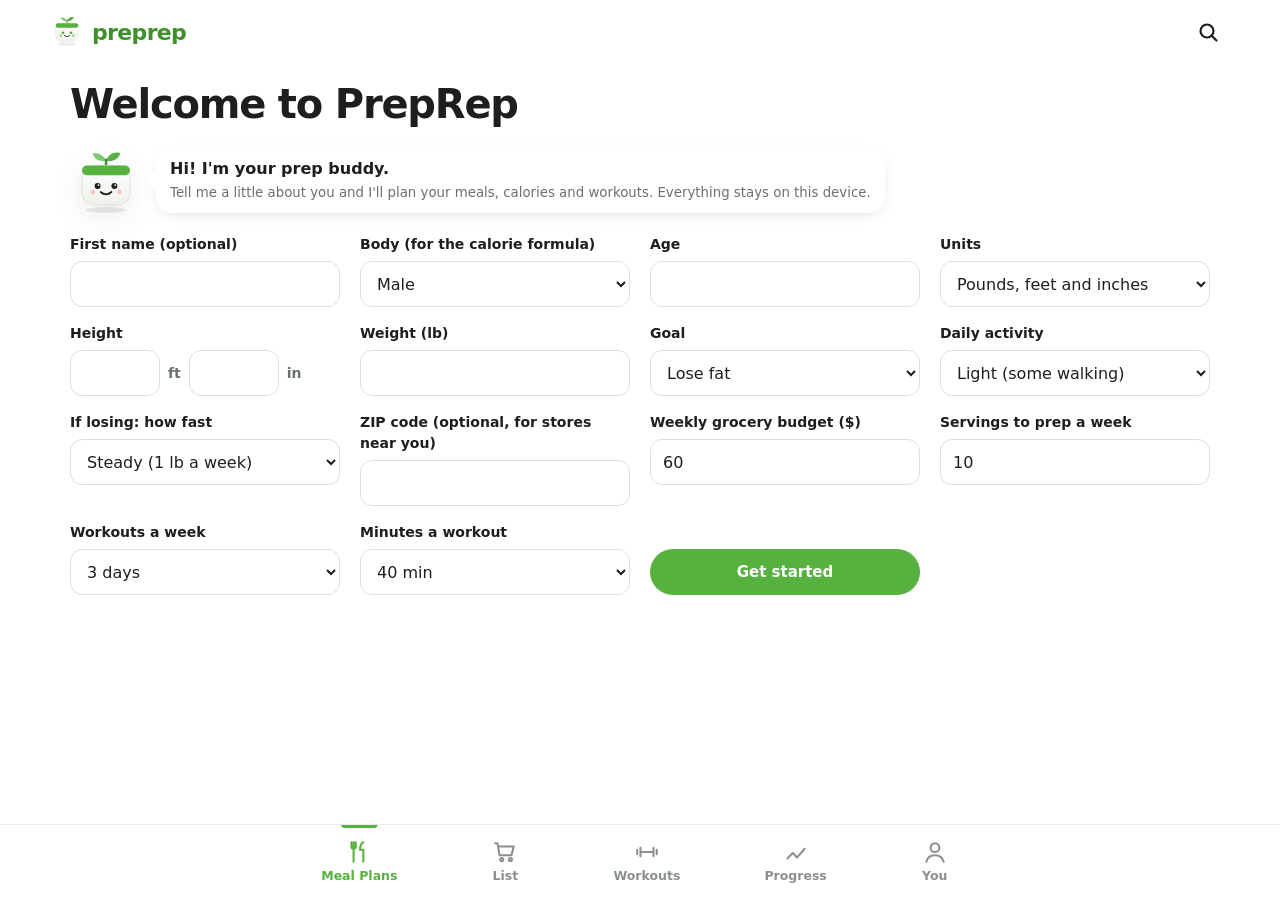
==== commit e9d2e126: "Smoother app: screens swap in without a blank flash and slide in, same-screen updates keep your scro" ====
--- a/src/PrepRep/web/index.html
+++ b/src/PrepRep/web/index.html
@@ -18,7 +18,7 @@
     <circle cx="46" cy="70" r="5" fill="#1c1f1d"/><circle cx="74" cy="70" r="5" fill="#1c1f1d"/><circle cx="47.5" cy="68.5" r="1.6" fill="#fff"/><circle cx="75.5" cy="68.5" r="1.6" fill="#fff"/>
     <path d="M51 80q9 8 18 0" fill="none" stroke="#1c1f1d" stroke-width="3" stroke-linecap="round"/>
     <circle cx="38" cy="80" r="4" fill="#ffb4a2" opacity=".7"/><circle cx="82" cy="80" r="4" fill="#ffb4a2" opacity=".7"/></svg></span>preprep</div>
-  <div class="kcal" id="kcalchip" hidden><b id="kcal">…</b> kcal today</div>
+  <div class="kcal" id="kcalchip" hidden><b id="kcal">…</b> kcal<span class="kt"> today</span></div>
   <button class="iconbtn" id="search-btn" aria-label="Search recipes"><svg viewBox="0 0 24 24"><circle cx="11" cy="11" r="6.5"/><path d="M16 16l4.5 4.5"/></svg></button>
 </header>
 <main id="main" tabindex="-1"></main>
--- a/src/PrepRep/web/app.css
+++ b/src/PrepRep/web/app.css
@@ -1,7 +1,7 @@
 /* PrepRep, styled after the meal-planner screenshots Dilan picked: clean white, fresh green, big rounded food
-[hidden]{display:none!important}
    photos in swipeable rows, a "+" on every card, plan-type tiles with white labels, a floating Build plan pill,
    simple list rows with chevrons, and a phone-style tab bar. */
+[hidden]{display:none!important}
 :root{--green:#56b13f;--green-dark:#3f8f2c;--green-soft:#eef8ea;--ink:#1c1f1d;--dim:#6b716c;--line:#ececec;--bg:#ffffff;--soft:#f6f7f5;
  --font:"Segoe UI Variable Text","Segoe UI",system-ui,sans-serif;--head:"Segoe UI Variable Display","Segoe UI",system-ui,sans-serif;--ease:cubic-bezier(.22,1,.36,1)}
 html,body{background:var(--bg);color:var(--ink)}
@@ -251,3 +251,33 @@
 @media (prefers-reduced-motion:reduce){.tab-ind{transition:none}.tabs button.pop svg{animation:none}}
 /* logo: the prep buddy's face next to the word */
 .logo-face{width:34px;height:34px;display:inline-block;margin-top:-4px}.logo-face svg{width:100%;height:100%}
+
+/* workout icons */
+.wicon{display:inline-grid;place-items:center}
+.wicon svg{width:100%;height:100%;fill:none;stroke:currentColor;stroke-width:2.2;stroke-linecap:round;stroke-linejoin:round}
+.daycard{position:relative}
+.daycard .wicon{position:absolute;top:14px;right:14px;width:40px;height:40px;padding:7px;border-radius:12px;background:rgba(255,255,255,.22);color:#fff}
+.daycard.rest .wicon{background:#fff;color:var(--dim)}
+.daycard:hover .wicon{transform:rotate(-6deg) scale(1.05)}
+.daycard .wicon{transition:transform .25s var(--ease)}
+.dayhead h2{display:flex;align-items:center;gap:10px}
+.wicon.inline{width:34px;height:34px;padding:6px;border-radius:10px;background:var(--green-soft);color:var(--green-dark)}
+.wicon.inline.rest{background:var(--soft);color:var(--dim)}
+
+/* motion: screens slide in, photos fade in, cards and buttons respond to touch */
+#main.enter{animation:viewin .32s var(--ease)}
+@keyframes viewin{from{opacity:0;transform:translateY(8px)}to{opacity:1;transform:none}}
+.phimg{animation:phin .4s ease}
+@keyframes phin{from{opacity:0}to{opacity:1}}
+.food:active .ph,.tile:active,.daycard:active,.catchip:active,.btn:active,.chip:active{transform:scale(.97)}
+.btn,.chip,.catchip,.mini,.seeall,.planitem{transition:background .15s,color .15s,border-color .15s,transform .12s,box-shadow .15s}
+.catchip:hover{transform:translateY(-1px)}
+.li{transition:background .15s}
+.li.ing:hover,.list label.li:hover{background:var(--soft)}
+.food .plus{transition:transform .25s var(--ease),background .2s,color .2s}
+.food .plus:hover{transform:scale(1.1)}.food.on .plus:hover{transform:rotate(45deg) scale(1.1)}
+@media (prefers-reduced-motion:reduce){#main.enter,.phimg{animation:none}.food:active .ph,.tile:active,.daycard:active,.catchip:active,.btn:active,.chip:active{transform:none}}
+.macrosbig{display:flex;gap:18px;font-size:inherit!important}.macrosbig span{display:grid}.macrosbig b{font:800 28px var(--head);letter-spacing:-.02em}.macrosbig small{color:var(--dim);font:500 13px var(--font)}
+.kcal{white-space:nowrap}
+.tabs span{white-space:nowrap}
+@media(max-width:520px){.kcal .kt{display:none}.logo{font-size:19px}.tabs button{min-width:0;flex:1}.tabs{gap:0}}
